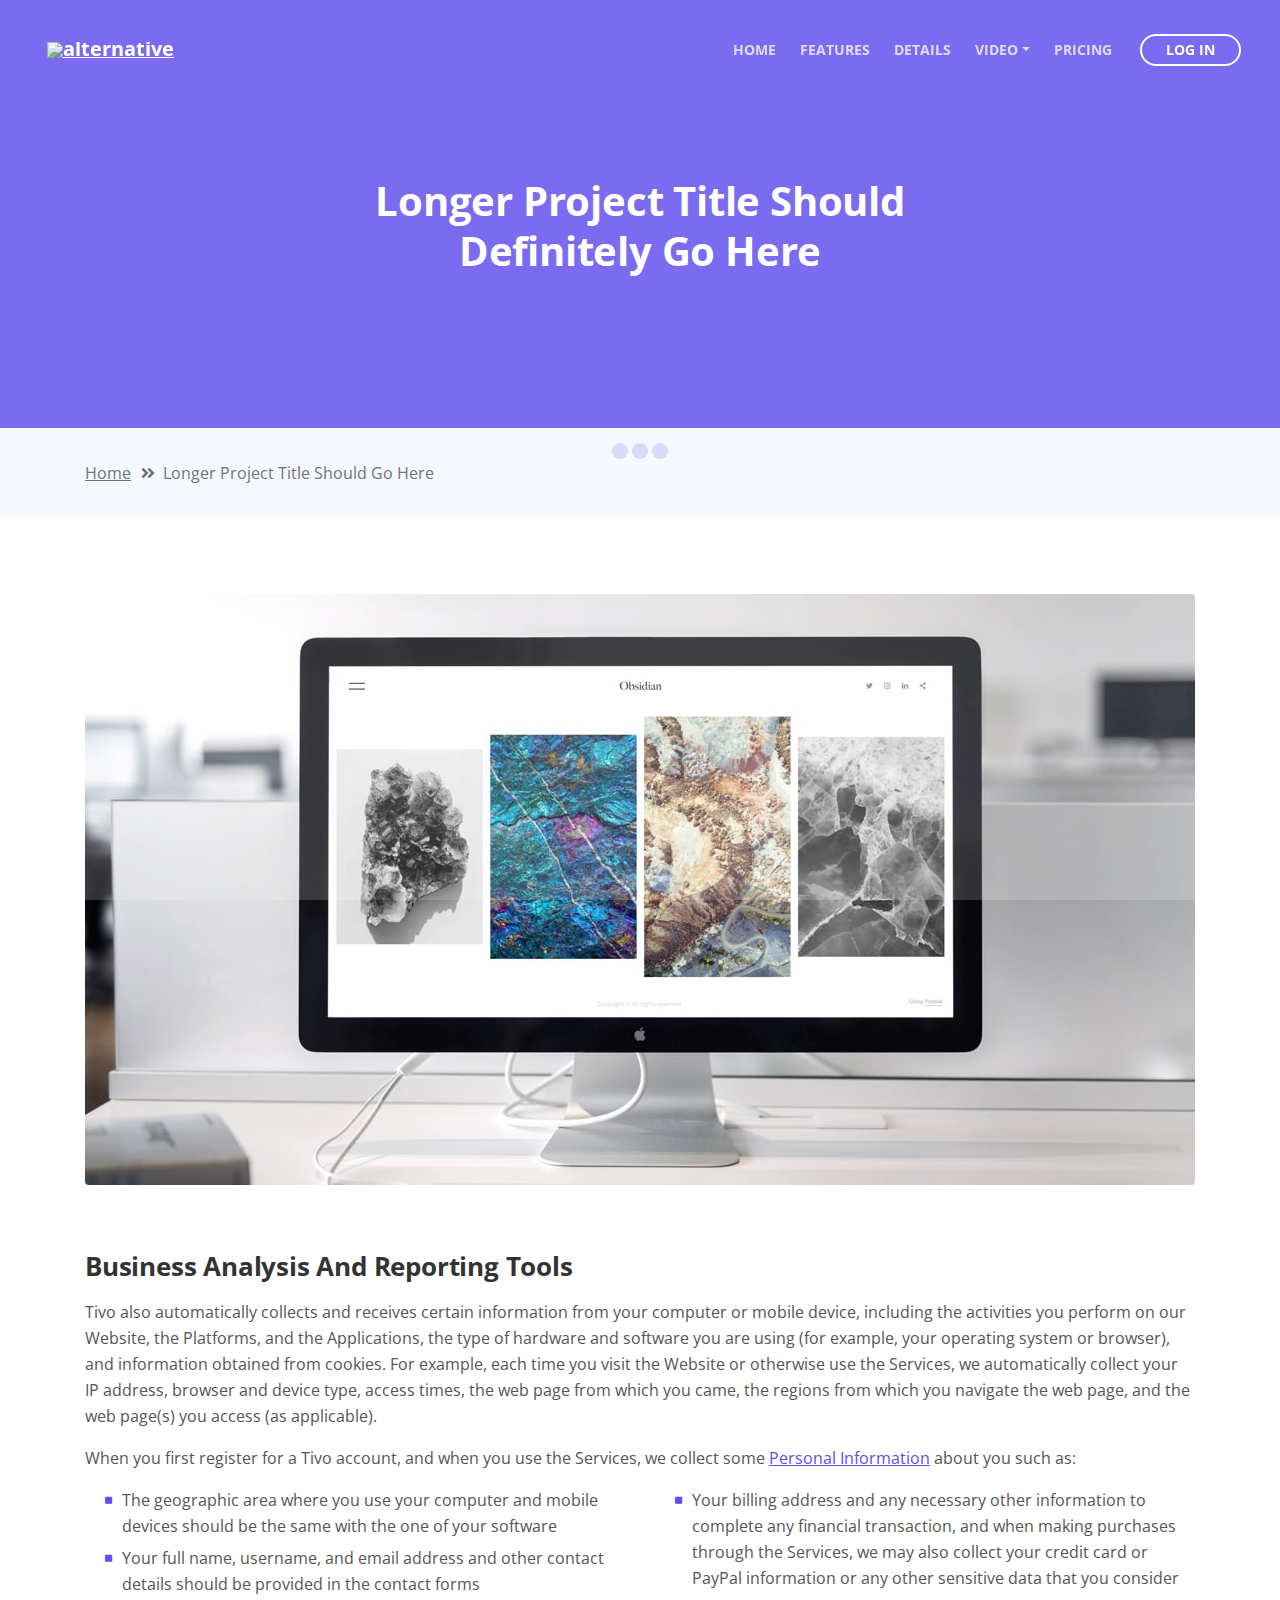
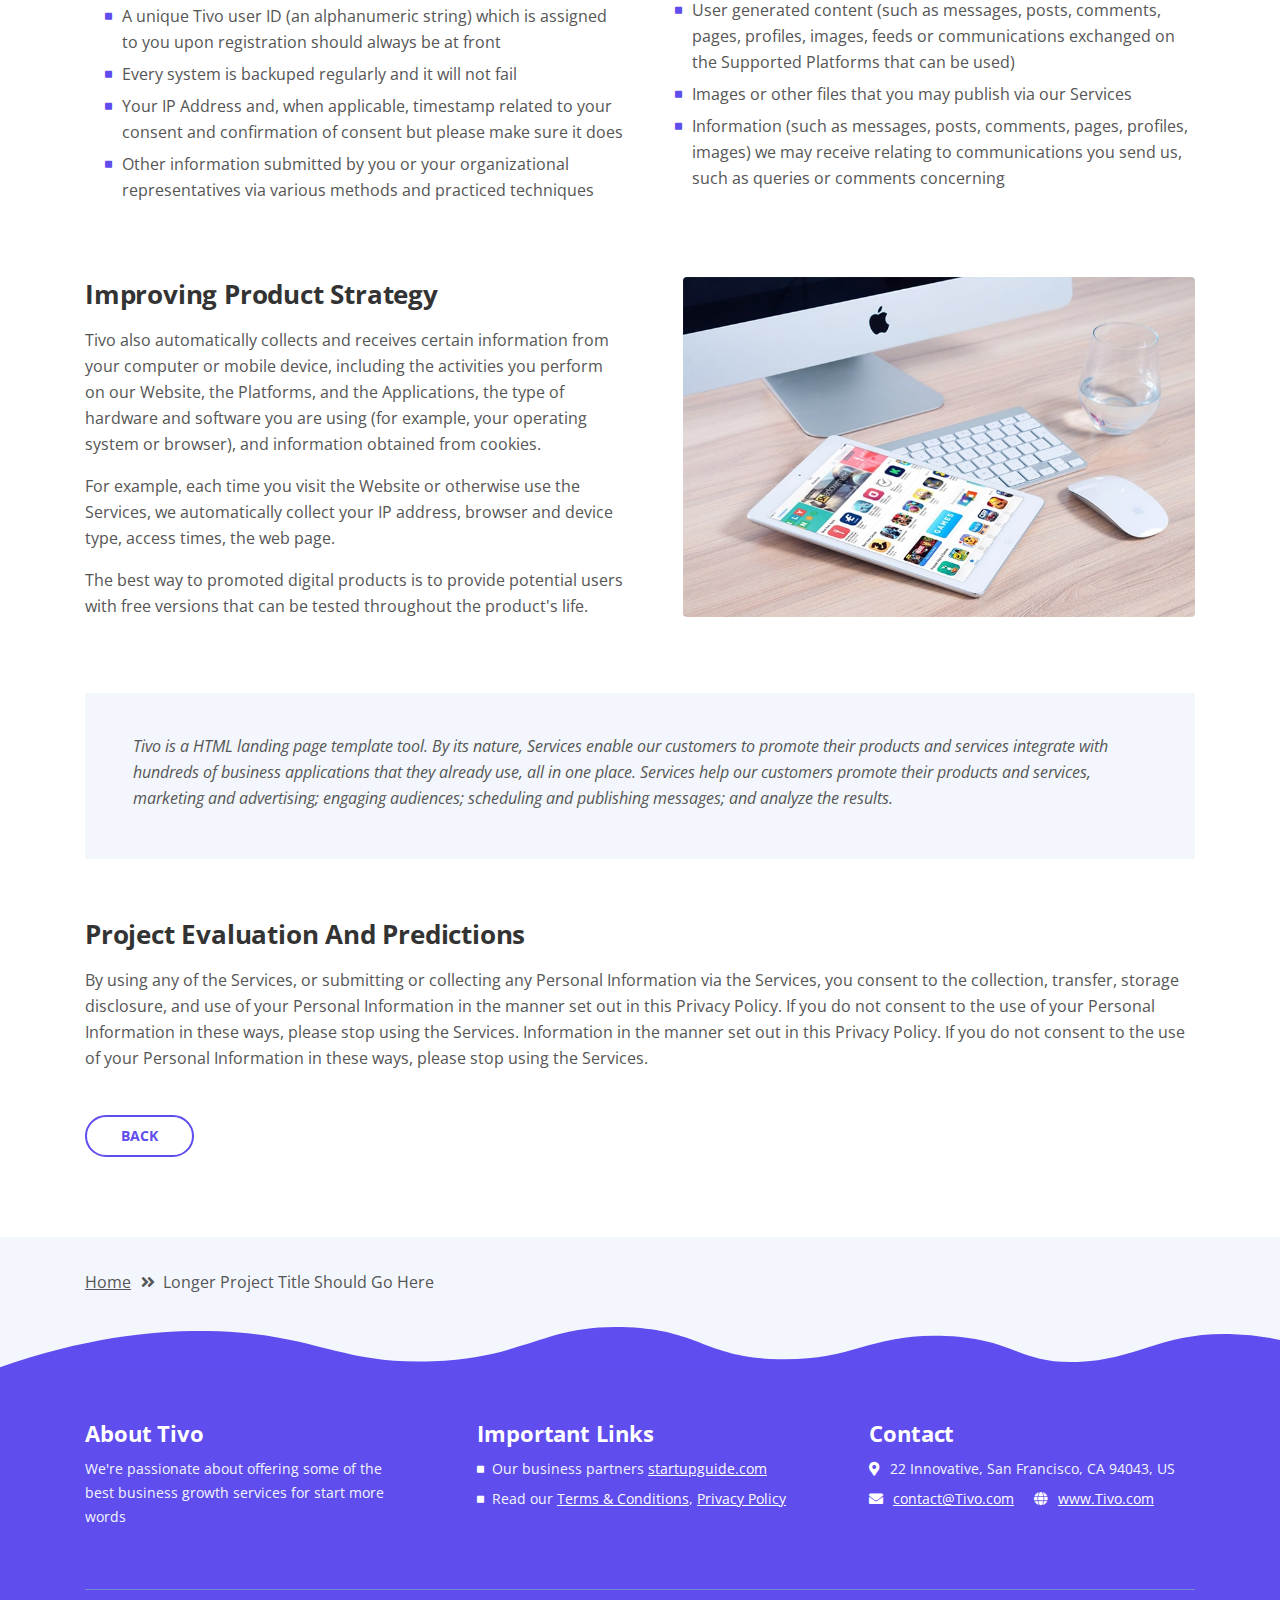
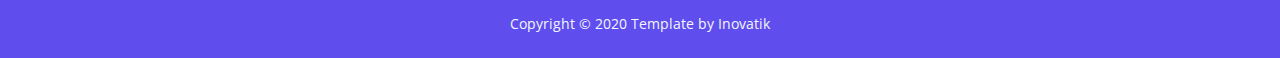
==== web/concept1.html @ 9be56c46 "content changes" ====
<!DOCTYPE html>
<html lang="en">
<head>
    <meta charset="utf-8">
    <meta name="viewport" content="width=device-width, initial-scale=1, shrink-to-fit=no">
    
    <!-- SEO Meta Tags -->
    <meta name="description" content="Tivo is a HTML landing page template built with Bootstrap to help you crate engaging presentations for SaaS apps and convert visitors into users.">
    <meta name="author" content="Inovatik">

    <!-- OG Meta Tags to improve the way the post looks when you share the page on LinkedIn, Facebook, Google+ -->
	<meta property="og:site_name" content="" /> <!-- website name -->
	<meta property="og:site" content="" /> <!-- website link -->
	<meta property="og:title" content=""/> <!-- title shown in the actual shared post -->
	<meta property="og:description" content="" /> <!-- description shown in the actual shared post -->
	<meta property="og:image" content="" /> <!-- image link, make sure it's jpg -->
	<meta property="og:url" content="" /> <!-- where do you want your post to link to -->
	<meta property="og:type" content="article" />

    <!-- Website Title -->
    <title>Article Details - Tivo - SaaS App HTML Landing Page Template</title>
    
    <!-- Styles -->
    <link href="https://fonts.googleapis.com/css?family=Open+Sans:400,400i,700&display=swap&subset=latin-ext" rel="stylesheet">
    <link href="css/bootstrap.css" rel="stylesheet">
    <link href="css/fontawesome-all.css" rel="stylesheet">
    <link href="css/swiper.css" rel="stylesheet">
	<link href="css/magnific-popup.css" rel="stylesheet">
    <link href="css/styles.css" rel="stylesheet">
	
	<!-- Favicon  -->
    <link rel="icon" href="images/favicon.png">
</head>
<body data-spy="scroll" data-target=".fixed-top">
    
    <!-- Preloader -->
	<div class="spinner-wrapper">
        <div class="spinner">
            <div class="bounce1"></div>
            <div class="bounce2"></div>
            <div class="bounce3"></div>
        </div>
    </div>
    <!-- end of preloader -->
    

    <!-- Navigation -->
    <nav class="navbar navbar-expand-lg navbar-dark navbar-custom fixed-top">
        <div class="container">

            <!-- Text Logo - Use this if you don't have a graphic logo -->
            <!-- <a class="navbar-brand logo-text page-scroll" href="index.html">Tivo</a> -->

            <!-- Image Logo -->
            <a class="navbar-brand logo-image" href="index.html"><img src="images/logo.svg" alt="alternative"></a> 
            
            <!-- Mobile Menu Toggle Button -->
            <button class="navbar-toggler" type="button" data-toggle="collapse" data-target="#navbarsExampleDefault" aria-controls="navbarsExampleDefault" aria-expanded="false" aria-label="Toggle navigation">
                <span class="navbar-toggler-awesome fas fa-bars"></span>
                <span class="navbar-toggler-awesome fas fa-times"></span>
            </button>
            <!-- end of mobile menu toggle button -->

            <div class="collapse navbar-collapse" id="navbarsExampleDefault">
                <ul class="navbar-nav ml-auto">
                    <li class="nav-item">
                        <a class="nav-link page-scroll" href="index.html#header">HOME <span class="sr-only">(current)</span></a>
                    </li>
                    <li class="nav-item">
                        <a class="nav-link page-scroll" href="index.html#features">FEATURES</a>
                    </li>
                    <li class="nav-item">
                        <a class="nav-link page-scroll" href="index.html#details">DETAILS</a>
                    </li>

                    <!-- Dropdown Menu -->          
                    <li class="nav-item dropdown">
                        <a class="nav-link dropdown-toggle page-scroll" href="index.html#video" id="navbarDropdown" role="button" aria-haspopup="true" aria-expanded="false">VIDEO</a>
                        <div class="dropdown-menu" aria-labelledby="navbarDropdown">
                            <a class="dropdown-item" href="article-details.html"><span class="item-text">ARTICLE DETAILS</span></a>
                            <div class="dropdown-items-divide-hr"></div>
                            <a class="dropdown-item" href="terms-conditions.html"><span class="item-text">TERMS CONDITIONS</span></a>
                            <div class="dropdown-items-divide-hr"></div>
                            <a class="dropdown-item" href="privacy-policy.html"><span class="item-text">PRIVACY POLICY</span></a>
                        </div>
                    </li>
                    <!-- end of dropdown menu -->

                    <li class="nav-item">
                        <a class="nav-link page-scroll" href="index.html#pricing">PRICING</a>
                    </li>
                </ul>
                <span class="nav-item">
                    <a class="btn-outline-sm" href="log-in.html">LOG IN</a>
                </span>
            </div>
        </div> <!-- end of container -->
    </nav> <!-- end of navbar -->
    <!-- end of navigation -->


    <!-- Header -->
    <header id="header" class="ex-header">
        <div class="container">
            <div class="row">
                <div class="col-md-12">
                    <h1>Longer Project Title Should Definitely Go Here</h1>
                </div> <!-- end of col -->
            </div> <!-- end of row -->
        </div> <!-- end of container -->
    </header> <!-- end of ex-header -->
    <!-- end of header -->


    <!-- Breadcrumbs -->
    <div class="ex-basic-1">
        <div class="container">
            <div class="row">
                <div class="col-lg-12">
                    <div class="breadcrumbs">
                        <a href="index.html">Home</a><i class="fa fa-angle-double-right"></i><span>Longer Project Title Should Go Here</span>
                    </div> <!-- end of breadcrumbs -->
                </div> <!-- end of col -->
            </div> <!-- end of row -->
        </div> <!-- end of container -->
    </div> <!-- end of ex-basic-1 -->
    <!-- end of breadcrumbs -->


    <!-- Privacy Content -->
    <div class="ex-basic-2">
        <div class="container">
            <div class="row">
                <div class="col-lg-12">
                    <div class="image-container-large">
                        <img class="img-fluid" src="images/article-details-large.jpg" alt="alternative">
                    </div> <!-- end of image-container-large -->
                    <div class="text-container">
                        <h3>Business Analysis And Reporting Tools</h3>
                        <p>Tivo also automatically collects and receives certain information from your computer or mobile device, including the activities you perform on our Website, the Platforms, and the Applications, the type of hardware and software you are using (for example, your operating system or browser), and information obtained from cookies. For example, each time you visit the Website or otherwise use the Services, we automatically collect your IP address, browser and device type, access times, the web page from which you came, the regions from which you navigate the web page, and the web page(s) you access (as applicable).</p>
                        <p>When you first register for a Tivo account, and when you use the Services, we collect some <a class="blue" href="#your-link">Personal Information</a> about you such as:</p>
                        <div class="row">
                            <div class="col-md-6">
                                <ul class="list-unstyled li-space-lg indent">
                                    <li class="media">
                                        <i class="fas fa-square"></i>
                                        <div class="media-body">The geographic area where you use your computer and mobile devices should be the same with the one of your software</div>
                                    </li>
                                    <li class="media">
                                        <i class="fas fa-square"></i>
                                        <div class="media-body">Your full name, username, and email address and other contact details should be provided in the contact forms</div>
                                    </li>
                                    <li class="media">
                                        <i class="fas fa-square"></i>
                                        <div class="media-body">A unique Tivo user ID (an alphanumeric string) which is assigned to you upon registration should always be at front</div>
                                    </li>
                                    <li class="media">
                                        <i class="fas fa-square"></i>
                                        <div class="media-body">Every system is backuped regularly and it will not fail</div>
                                    </li>
                                    <li class="media">
                                        <i class="fas fa-square"></i>
                                        <div class="media-body">Your IP Address and, when applicable, timestamp related to your consent and confirmation of consent but please make sure it does</div>
                                    </li>
                                    <li class="media">
                                        <i class="fas fa-square"></i>
                                        <div class="media-body">Other information submitted by you or your organizational representatives via various methods and practiced techniques</div>
                                    </li>
                                </ul>
                            </div> <!-- end of col -->

                            <div class="col-md-6">
                                <ul class="list-unstyled li-space-lg indent">
                                    <li class="media">
                                        <i class="fas fa-square"></i>
                                        <div class="media-body">Your billing address and any necessary other information to complete any financial transaction, and when making purchases through the Services, we may also collect your credit card or PayPal information or any other sensitive data that you consider</div>
                                    </li>
                                    <li class="media">
                                        <i class="fas fa-square"></i>
                                        <div class="media-body">User generated content (such as messages, posts, comments, pages, profiles, images, feeds or communications exchanged on the Supported Platforms that can be used)</div>
                                    </li>
                                    <li class="media">
                                        <i class="fas fa-square"></i>
                                        <div class="media-body">Images or other files that you may publish via our Services</div>
                                    </li>
                                    <li class="media">
                                        <i class="fas fa-square"></i>
                                        <div class="media-body">Information (such as messages, posts, comments, pages, profiles, images) we may receive relating to communications you send us, such as queries or comments concerning</div>
                                    </li>
                                </ul>
                            </div> <!-- end of col -->
                        </div> <!-- end of row -->
                    </div> <!-- end of text-container-->
                    
                    <div class="text-container">
                        <div class="row">
                            <div class="col-md-6">
                                <h3>Improving Product Strategy</h3>
                                <p>Tivo also automatically collects and receives certain information from your computer or mobile device, including the activities you perform on our Website, the Platforms, and the Applications, the type of hardware and software you are using (for example, your operating system or browser), and information obtained from cookies.</p>
                                <p>For example, each time you visit the Website or otherwise use the Services, we automatically collect your IP address, browser and device type, access times, the web page.</p>
                                <p>The best way to promoted digital products is to provide potential users with free versions that can be tested throughout the product's life.</p>
                            </div> <!-- end of col -->
                            <div class="col-md-6">
                                <div class="image-container-small">
                                    <img class="img-fluid" src="images/article-details-small.jpg" alt="alternative">
                                </div> <!-- end of image-container-small -->
                            </div> <!-- end of col -->
                        </div> <!-- end of row -->
                    </div> <!-- end of text-container -->

                    <div class="text-container dark">
                        <p class="testimonial-text">Tivo is a HTML landing page template tool. By its nature, Services enable our customers to promote their products and services integrate with hundreds of business applications that they already use, all in one place. Services help our customers promote their products and services, marketing and advertising; engaging audiences; scheduling and publishing messages; and analyze the results.</p>
                    </div> <!-- end of text container -->

                    <div class="text-container last">
                        <h3>Project Evaluation And Predictions</h3>
					    <p>By using any of the Services, or submitting or collecting any Personal Information via the Services, you consent to the collection, transfer, storage disclosure, and use of your Personal Information in the manner set out in this Privacy Policy. If you do not consent to the use of your Personal Information in these ways, please stop using the Services. Information in the manner set out in this Privacy Policy. If you do not consent to the use of your Personal Information in these ways, please stop using the Services.</p>
                    </div> <!-- end of text-container -->
                    <a class="btn-outline-reg" href="index.html">BACK</a>
                </div> <!-- end of col-->
            </div> <!-- end of row -->
        </div> <!-- end of container -->
    </div> <!-- end of ex-basic-2 -->
    <!-- end of privacy content -->


    <!-- Breadcrumbs -->
    <div class="ex-basic-1">
        <div class="container">
            <div class="row">
                <div class="col-lg-12">
                    <div class="breadcrumbs">
                        <a href="index.html">Home</a><i class="fa fa-angle-double-right"></i><span>Longer Project Title Should Go Here</span>
                    </div> <!-- end of breadcrumbs -->
                </div> <!-- end of col -->
            </div> <!-- end of row -->
        </div> <!-- end of container -->
    </div> <!-- end of ex-basic-1 -->
    <!-- end of breadcrumbs -->

    
    <!-- Footer -->
    <svg class="ex-footer-frame" data-name="Layer 2" xmlns="http://www.w3.org/2000/svg" preserveAspectRatio="none" viewBox="0 0 1920 79"><defs><style>.cls-2{fill:#5f4def;}</style></defs><title>footer-frame</title><path class="cls-2" d="M0,72.427C143,12.138,255.5,4.577,328.644,7.943c147.721,6.8,183.881,60.242,320.83,53.737,143-6.793,167.826-68.128,293-60.9,109.095,6.3,115.68,54.364,225.251,57.319,113.58,3.064,138.8-47.711,251.189-41.8,104.012,5.474,109.713,50.4,197.369,46.572,89.549-3.91,124.375-52.563,227.622-50.155A338.646,338.646,0,0,1,1920,23.467V79.75H0V72.427Z" transform="translate(0 -0.188)"/></svg>
    <div class="footer">
        <div class="container">
            <div class="row">
                <div class="col-md-4">
                    <div class="footer-col first">
                        <h4>About Tivo</h4>
                        <p class="p-small">We're passionate about offering some of the best business growth services for start more words</p>
                    </div>
                </div> <!-- end of col -->
                <div class="col-md-4">
                    <div class="footer-col middle">
                        <h4>Important Links</h4>
                        <ul class="list-unstyled li-space-lg p-small">
                            <li class="media">
                                <i class="fas fa-square"></i>
                                <div class="media-body">Our business partners <a class="white" href="#your-link">startupguide.com</a></div>
                            </li>
                            <li class="media">
                                <i class="fas fa-square"></i>
                                <div class="media-body">Read our <a class="white" href="terms-conditions.html">Terms & Conditions</a>, <a class="white" href="privacy-policy.html">Privacy Policy</a></div>
                            </li>
                        </ul>
                    </div>
                </div> <!-- end of col -->
                <div class="col-md-4">
                    <div class="footer-col last">
                        <h4>Contact</h4>
                        <ul class="list-unstyled li-space-lg p-small">
                            <li class="media">
                                <i class="fas fa-map-marker-alt"></i>
                                <div class="media-body">22 Innovative, San Francisco, CA 94043, US</div>
                            </li>
                            <li class="media">
                                <i class="fas fa-envelope"></i>
                                <div class="media-body"><a class="white" href="mailto:contact@Tivo.com">contact@Tivo.com</a> <i class="fas fa-globe"></i><a class="white" href="#your-link">www.Tivo.com</a></div>
                            </li>
                        </ul>
                    </div> 
                </div> <!-- end of col -->
            </div> <!-- end of row -->
        </div> <!-- end of container -->
    </div> <!-- end of footer -->  
    <!-- end of footer -->


    <!-- Copyright -->
    <div class="copyright">
        <div class="container">
            <div class="row">
                <div class="col-lg-12">
                    <p class="p-small">Copyright © 2020 <a href="https://inovatik.com">Template by Inovatik</a></p>
                </div> <!-- end of col -->
            </div> <!-- enf of row -->
        </div> <!-- end of container -->
    </div> <!-- end of copyright --> 
    <!-- end of copyright -->
    
    	
    <!-- Scripts -->
    <script src="js/jquery.min.js"></script> <!-- jQuery for Bootstrap's JavaScript plugins -->
    <script src="js/popper.min.js"></script> <!-- Popper tooltip library for Bootstrap -->
    <script src="js/bootstrap.min.js"></script> <!-- Bootstrap framework -->
    <script src="js/jquery.easing.min.js"></script> <!-- jQuery Easing for smooth scrolling between anchors -->
    <script src="js/swiper.min.js"></script> <!-- Swiper for image and text sliders -->
    <script src="js/jquery.magnific-popup.js"></script> <!-- Magnific Popup for lightboxes -->
    <script src="js/validator.min.js"></script> <!-- Validator.js - Bootstrap plugin that validates forms -->
    <script src="js/scripts.js"></script> <!-- Custom scripts -->
</body>
</html>
---- web/css/styles.css ----
/* Template: Tivo - SaaS App HTML Landing Page Template
   Author: Inovatik
   Created: Sep 2019
   Description: Master CSS file
*/

/*****************************************
Table Of Contents:

01. General Styles
02. Preloader
03. Navigation
04. Header
05. Customers
06. Description
07. Features
08. Features Lightboxes
09. Details
10. Video
11. Pricing
12. Testimonials
13. Newsletter
14. Footer
15. Copyright
16. Back To Top Button
17. Extra Pages
18. Sign Up and Log In Pages
19. Media Queries
******************************************/

/*****************************************
Colors:
- Backgrounds, buttons, bullets, icons - blue #5f4dee
- Backgrounds, light button, light body text - light gray #f3f7fd
- Headings text - black #333
- Body text - dark gray #555
******************************************/


/******************************/
/*     01. General Styles     */
/******************************/
body,
html {
    width: 100%;
	height: 100%;
}

body, p {
	color: #555; 
	font: 400 1rem/1.625rem "Open Sans", sans-serif;;
}

.p-large {
	font: 400 1.125rem/1.75rem "Open Sans", sans-serif;
}

.p-small {
	font: 400 0.875rem/1.5rem "Open Sans", sans-serif;
}

h1 {
	color: #333;
	font: 700 2.5rem/3.125rem "Open Sans", sans-serif;
	letter-spacing: -0.2px;
}

h2 {
	color: #333;
	font: 700 2rem/2.625rem "Open Sans", sans-serif;
	letter-spacing: -0.2px;
}

h3 {
	color: #333;
	font: 700 1.625rem/2.125rem "Open Sans", sans-serif;
	letter-spacing: -0.2px;
}

h4 {
	color: #333;
	font: 700 1.375rem/1.75rem "Open Sans", sans-serif;
	letter-spacing: -0.1px;
}

h5 {
	color: #333;
	font: 700 1.125rem/1.5rem "Open Sans", sans-serif;
	letter-spacing: -0.1px;
}

h6 {
	color: #333;
	font: 700 1rem/1.375rem "Open Sans", sans-serif;
	letter-spacing: -0.1px;
}

.above-heading {
	color: #5f4dee;
	font: 700 0.75rem/0.875rem "Open Sans", sans-serif;
	text-align: center;
}

.p-heading {
	margin-bottom: 3.25rem;
}

.testimonial-text {
	font: italic 400 1rem/1.625rem "Open Sans", sans-serif;
}

.testimonial-author {
	font: 700 1rem/1.625rem "Open Sans", sans-serif;
	letter-spacing: -0.1px;
}

.li-space-lg li {
	margin-bottom: 0.375rem;
}

.indent {
	padding-left: 1.25rem;
}

a {
	color: #555;
	text-decoration: underline;
}

a:hover {
	color: #555;
	text-decoration: underline;
}

a.white {
	color: #fff;
}

.decorative-line {
	display: block;
	width: 5rem;
	height: 0.5rem;
	margin-right: auto;
	margin-left: auto;
}

.blue {
	color: #5f4dee;
}

.btn-solid-reg {
	display: inline-block;
	padding: 1.1875rem 2.125rem 1.1875rem 2.125rem;
	border: 0.125rem solid #5f4dee;
	border-radius: 2rem;
	background-color: #5f4dee;
	color: #fff;
	font: 700 0.875rem/0 "Open Sans", sans-serif;
	text-decoration: none;
	transition: all 0.2s;
}

.btn-solid-reg:hover {
	background-color: transparent;
	color: #5f4dee;
	text-decoration: none;
}

.btn-solid-lg {
	display: inline-block;
	padding: 1.375rem 2.625rem 1.375rem 2.625rem;
	border: 0.125rem solid #5f4dee;
	border-radius: 2rem;
	background-color: #5f4dee;
	color: #fff;
	font: 700 0.875rem/0 "Open Sans", sans-serif;
	text-decoration: none;
	transition: all 0.2s;
}

.btn-solid-lg:hover {
	background-color: transparent;
	color: #5f4dee;
	text-decoration: none;
}

.btn-outline-reg {
	display: inline-block;
	padding: 1.1875rem 2.125rem 1.1875rem 2.125rem;
	border: 0.125rem solid #5f4dee;
	border-radius: 2rem;
	background-color: transparent;
	color: #5f4dee;
	font: 700 0.875rem/0 "Open Sans", sans-serif;
	text-decoration: none;
	transition: all 0.2s;
}

.btn-outline-reg:hover {
	background-color: #5f4dee;
	color: #fff;
	text-decoration: none;
}

.btn-outline-lg {
	display: inline-block;
	padding: 1.375rem 2.625rem 1.375rem 2.625rem;
	border: 0.125rem solid #5f4dee;
	border-radius: 2rem;
	background-color: transparent;
	color: #5f4dee;
	font: 700 0.875rem/0 "Open Sans", sans-serif;
	text-decoration: none;
	transition: all 0.2s;
}

.btn-outline-lg:hover {
	background-color: #5f4dee;
	color: #fff;
	text-decoration: none;
}

.btn-outline-sm {
	display: inline-block;
	padding: 0.875rem 1.5rem 0.875rem 1.5rem;
	border: 0.125rem solid #5f4dee;
	border-radius: 2rem;
	background-color: transparent;
	color: #5f4dee;
	font: 700 0.875rem/0 "Open Sans", sans-serif;
	text-decoration: none;
	transition: all 0.2s;
}

.btn-outline-sm:hover {
	background-color: #5f4dee;
	color: #fff;
	text-decoration: none;
}

.form-group {
	position: relative;
	margin-bottom: 1.25rem;
}

.form-group.has-error.has-danger {
	margin-bottom: 0.625rem;
}

.form-group.has-error.has-danger .help-block.with-errors ul {
	margin-top: 0.375rem;
}

.label-control {
	position: absolute;
	top: 0.87rem;
	left: 1.25rem;
	color: #555;
	opacity: 1;
	font: 400 0.875rem/1.375rem "Open Sans", sans-serif;
	cursor: text;
	transition: all 0.2s ease;
}

/* IE10+ hack to solve lower label text position compared to the rest of the browsers */
@media screen and (-ms-high-contrast: active), screen and (-ms-high-contrast: none) {  
	.label-control {
		top: 0.9375rem;
	}
}

.form-control-input:focus + .label-control,
.form-control-input.notEmpty + .label-control,
.form-control-textarea:focus + .label-control,
.form-control-textarea.notEmpty + .label-control {
	top: 0.125rem;
	opacity: 1;
	font-size: 0.75rem;
	font-weight: 700;
}

.form-control-input,
.form-control-select {
	display: block; /* needed for proper display of the label in Firefox, IE, Edge */
	width: 100%;
	padding-top: 1.0625rem;
	padding-bottom: 0.0625rem;
	padding-left: 1.25rem;
	border: 1px solid #c4d8dc;
	border-radius: 0.25rem;
	background-color: #fff;
	color: #555;
	font: 400 0.875rem/1.875rem "Open Sans", sans-serif;
	transition: all 0.2s;
	-webkit-appearance: none; /* removes inner shadow on form inputs on ios safari */
}

.form-control-select {
	padding-top: 0.5rem;
	padding-bottom: 0.5rem;
	height: 3rem;
}

/* IE10+ hack to solve lower label text position compared to the rest of the browsers */
@media screen and (-ms-high-contrast: active), screen and (-ms-high-contrast: none) {  
	.form-control-input {
		padding-top: 1.25rem;
		padding-bottom: 0.75rem;
		line-height: 1.75rem;
	}

	.form-control-select {
		padding-top: 0.875rem;
		padding-bottom: 0.75rem;
		height: 3.125rem;
		line-height: 2.125rem;
	}
}

select {
    /* you should keep these first rules in place to maintain cross-browser behavior */
    -webkit-appearance: none;
	-moz-appearance: none;
	-ms-appearance: none;
    -o-appearance: none;
    appearance: none;
    background-image: url('../images/down-arrow.png');
    background-position: 96% 50%;
    background-repeat: no-repeat;
    outline: none;
}

select::-ms-expand {
    display: none; /* removes the ugly default down arrow on select form field in IE11 */
}

.form-control-textarea {
	display: block; /* used to eliminate a bottom gap difference between Chrome and IE/FF */
	width: 100%;
	height: 8rem; /* used instead of html rows to normalize height between Chrome and IE/FF */
	padding-top: 1.25rem;
	padding-left: 1.3125rem;
	border: 1px solid #c4d8dc;
	border-radius: 0.25rem;
	background-color: #fff;
	color: #555;
	font: 400 0.875rem/1.75rem "Open Sans", sans-serif;
	transition: all 0.2s;
}

.form-control-input:focus,
.form-control-select:focus,
.form-control-textarea:focus {
	border: 1px solid #a1a1a1;
	outline: none; /* Removes blue border on focus */
}

.form-control-input:hover,
.form-control-select:hover,
.form-control-textarea:hover {
	border: 1px solid #a1a1a1;
}

.checkbox {
	font: 400 0.75rem/1.25rem "Open Sans", sans-serif;
}

input[type='checkbox'] {
	vertical-align: -15%;
	margin-right: 0.375rem;
}

/* IE10+ hack to raise checkbox field position compared to the rest of the browsers */
@media screen and (-ms-high-contrast: active), screen and (-ms-high-contrast: none) {  
	input[type='checkbox'] {
		vertical-align: -9%;
	}
}

.form-control-submit-button {
	display: inline-block;
	width: 100%;
	height: 3.125rem;
	border: 1px solid #5f4dee;
	border-radius: 1.5rem;
	background-color: #5f4dee;
	color: #fff;
	font: 700 0.875rem/0 "Open Sans", sans-serif;
	cursor: pointer;
	transition: all 0.2s;
}

.form-control-submit-button:hover {
	background-color: transparent;
	color: #5f4dee;
}

/* Form Success And Error Message Formatting */
#smsgSubmit.h3.text-center.tada.animated,
#lmsgSubmit.h3.text-center.tada.animated,
#nmsgSubmit.h3.text-center.tada.animated,
#pmsgSubmit.h3.text-center.tada.animated,
#smsgSubmit.h3.text-center,
#lmsgSubmit.h3.text-center,
#nmsgSubmit.h3.text-center,
#pmsgSubmit.h3.text-center {
	display: block;
	margin-bottom: 0;
	color: #555;
	font-size: 1.125rem;
	line-height: 1rem;
}

.help-block.with-errors .list-unstyled {
	color: #555;
	font-size: 0.75rem;
	line-height: 1.125rem;
	text-align: left;
}

.help-block.with-errors ul {
	margin-bottom: 0;
}
/* end of form success and error message formatting */

/* Form Success And Error Message Animation - Animate.css */
@-webkit-keyframes tada {
	from {
		-webkit-transform: scale3d(1, 1, 1);
		-ms-transform: scale3d(1, 1, 1);
		transform: scale3d(1, 1, 1);
	}
	10%, 20% {
		-webkit-transform: scale3d(.9, .9, .9) rotate3d(0, 0, 1, -3deg);
		-ms-transform: scale3d(.9, .9, .9) rotate3d(0, 0, 1, -3deg);
		transform: scale3d(.9, .9, .9) rotate3d(0, 0, 1, -3deg);
	}
	30%, 50%, 70%, 90% {
		-webkit-transform: scale3d(1.1, 1.1, 1.1) rotate3d(0, 0, 1, 3deg);
		-ms-transform: scale3d(1.1, 1.1, 1.1) rotate3d(0, 0, 1, 3deg);
		transform: scale3d(1.1, 1.1, 1.1) rotate3d(0, 0, 1, 3deg);
	}
	40%, 60%, 80% {
		-webkit-transform: scale3d(1.1, 1.1, 1.1) rotate3d(0, 0, 1, -3deg);
		-ms-transform: scale3d(1.1, 1.1, 1.1) rotate3d(0, 0, 1, -3deg);
		transform: scale3d(1.1, 1.1, 1.1) rotate3d(0, 0, 1, -3deg);
	}
	to {
		-webkit-transform: scale3d(1, 1, 1);
		-ms-transform: scale3d(1, 1, 1);
		transform: scale3d(1, 1, 1);
	}
}

@keyframes tada {
	from {
		-webkit-transform: scale3d(1, 1, 1);
		-ms-transform: scale3d(1, 1, 1);
		transform: scale3d(1, 1, 1);
	}
	10%, 20% {
		-webkit-transform: scale3d(.9, .9, .9) rotate3d(0, 0, 1, -3deg);
		-ms-transform: scale3d(.9, .9, .9) rotate3d(0, 0, 1, -3deg);
		transform: scale3d(.9, .9, .9) rotate3d(0, 0, 1, -3deg);
	}
	30%, 50%, 70%, 90% {
		-webkit-transform: scale3d(1.1, 1.1, 1.1) rotate3d(0, 0, 1, 3deg);
		-ms-transform: scale3d(1.1, 1.1, 1.1) rotate3d(0, 0, 1, 3deg);
		transform: scale3d(1.1, 1.1, 1.1) rotate3d(0, 0, 1, 3deg);
	}
	40%, 60%, 80% {
		-webkit-transform: scale3d(1.1, 1.1, 1.1) rotate3d(0, 0, 1, -3deg);
		-ms-transform: scale3d(1.1, 1.1, 1.1) rotate3d(0, 0, 1, -3deg);
		transform: scale3d(1.1, 1.1, 1.1) rotate3d(0, 0, 1, -3deg);
	}
	to {
		-webkit-transform: scale3d(1, 1, 1);
		-ms-transform: scale3d(1, 1, 1);
		transform: scale3d(1, 1, 1);
	}
}

.tada {
	-webkit-animation-name: tada;
	animation-name: tada;
}

.animated {
	-webkit-animation-duration: 1s;
	animation-duration: 1s;
	-webkit-animation-fill-mode: both;
	animation-fill-mode: both;
}
/* end of form success and error message animation - Animate.css */

/* Fade-move Animation For Details Lightbox - Magnific Popup */
/* at start */
.my-mfp-slide-bottom .zoom-anim-dialog {
	opacity: 0;
	transition: all 0.2s ease-out;
	-webkit-transform: translateY(-1.25rem) perspective(37.5rem) rotateX(10deg);
	-ms-transform: translateY(-1.25rem) perspective(37.5rem) rotateX(10deg);
	transform: translateY(-1.25rem) perspective(37.5rem) rotateX(10deg);
}

/* animate in */
.my-mfp-slide-bottom.mfp-ready .zoom-anim-dialog {
	opacity: 1;
	-webkit-transform: translateY(0) perspective(37.5rem) rotateX(0); 
	-ms-transform: translateY(0) perspective(37.5rem) rotateX(0); 
	transform: translateY(0) perspective(37.5rem) rotateX(0); 
}

/* animate out */
.my-mfp-slide-bottom.mfp-removing .zoom-anim-dialog {
	opacity: 0;
	-webkit-transform: translateY(-0.625rem) perspective(37.5rem) rotateX(10deg); 
	-ms-transform: translateY(-0.625rem) perspective(37.5rem) rotateX(10deg); 
	transform: translateY(-0.625rem) perspective(37.5rem) rotateX(10deg); 
}

/* dark overlay, start state */
.my-mfp-slide-bottom.mfp-bg {
	opacity: 0;
	transition: opacity 0.2s ease-out;
}

/* animate in */
.my-mfp-slide-bottom.mfp-ready.mfp-bg {
	opacity: 0.8;
}
/* animate out */
.my-mfp-slide-bottom.mfp-removing.mfp-bg {
	opacity: 0;
}
/* end of fade-move animation for details lightbox - magnific popup */

/* Fade Animation For Image Lightbox - Magnific Popup */
@-webkit-keyframes fadeIn {
	from {
		opacity: 0;
	}
	to {
		opacity: 1;
	}
}

@keyframes fadeIn {
	from {
		opacity: 0;
	}
	to {
		opacity: 1;
	}
}

.fadeIn {
	-webkit-animation: fadeIn 0.6s;
	animation: fadeIn 0.6s;
}

@-webkit-keyframes fadeOut {
	from {
		opacity: 1;
	}
	to {
		opacity: 0;
	}
}

@keyframes fadeOut {
	from {
		opacity: 1;
	}
	to {
		opacity: 0;
	}
}

.fadeOut {
	-webkit-animation: fadeOut 0.8s;
	animation: fadeOut 0.8s;
}
/* end of fade animation for image lightbox - magnific popup */


/*************************/
/*     02. Preloader     */
/*************************/
.spinner-wrapper {
	position: fixed;
	z-index: 999999;
	top: 0;
	right: 0;
	bottom: 0;
	left: 0;
	background: #fff;
}

.spinner {
	position: absolute;
	top: 50%; /* centers the loading animation vertically one the screen */
	left: 50%; /* centers the loading animation horizontally one the screen */
	width: 3.75rem;
	height: 1.25rem;
	margin: -0.625rem 0 0 -1.875rem; /* is width and height divided by two */ 
	text-align: center;
}

.spinner > div {
	display: inline-block;
	width: 1rem;
	height: 1rem;
	border-radius: 100%;
	background-color: #5f4dee;
	-webkit-animation: sk-bouncedelay 1.4s infinite ease-in-out both;
	animation: sk-bouncedelay 1.4s infinite ease-in-out both;
}

.spinner .bounce1 {
	-webkit-animation-delay: -0.32s;
	animation-delay: -0.32s;
}

.spinner .bounce2 {
	-webkit-animation-delay: -0.16s;
	animation-delay: -0.16s;
}

@-webkit-keyframes sk-bouncedelay {
	0%, 80%, 100% { -webkit-transform: scale(0); }
	40% { -webkit-transform: scale(1.0); }
}

@keyframes sk-bouncedelay {
	0%, 80%, 100% { 
		-webkit-transform: scale(0);
		-ms-transform: scale(0);
		transform: scale(0);
	} 40% { 
		-webkit-transform: scale(1.0);
		-ms-transform: scale(1.0);
		transform: scale(1.0);
	}
}


/**************************/
/*     03. Navigation     */
/**************************/
.navbar-custom {
	background-color: #5f4dee;
	box-shadow: 0 0.0625rem 0.375rem 0 rgba(0, 0, 0, 0.1);
	font: 700 0.875rem/0.875rem "Open Sans", sans-serif;
	transition: all 0.2s;
}

.navbar-custom .container {
	max-width: 87.5rem;
}

.navbar-custom .navbar-brand.logo-image img {
    width: 4.4375rem;
	height: 2.75rem;
}

.navbar-custom .navbar-brand.logo-text {
	font: 700 2rem/1.5rem "Open Sans", sans-serif;
	color: #fff;;
	text-decoration: none;
}

.navbar-custom .navbar-nav {
	margin-top: 0.75rem;
	margin-bottom: 0.5rem;
}

.navbar-custom .nav-item .nav-link {
	padding: 0.625rem 0.75rem 0.625rem 0.75rem;
	color: #f7f5f5;
	opacity: 0.8;
	text-decoration: none;
	transition: all 0.2s ease;
}

.navbar-custom .nav-item .nav-link:hover,
.navbar-custom .nav-item .nav-link.active {
	color: #fff;
	opacity: 1;
}

/* Dropdown Menu */
.navbar-custom .dropdown:hover > .dropdown-menu {
	display: block; /* this makes the dropdown menu stay open while hovering it */
	min-width: auto;
	animation: fadeDropdown 0.2s; /* required for the fade animation */
}

@keyframes fadeDropdown {
    0% {
        opacity: 0;
    }

    100% {
        opacity: 1;
    }
}

.navbar-custom .dropdown-toggle:focus { /* removes dropdown outline on focus */
	outline: 0;
}

.navbar-custom .dropdown-menu {
	margin-top: 0;
	border: none;
	border-radius: 0.25rem;
	background-color: #5f4dee;
}

.navbar-custom .dropdown-item {
	color: #f7f5f5;
	opacity: 0.8;
	font: 700 0.875rem/0.875rem "Open Sans", sans-serif;
	text-decoration: none;
}

.navbar-custom .dropdown-item:hover {
	background-color: #5f4dee;
	color: #fff;
	opacity: 1;
}

.navbar-custom .dropdown-items-divide-hr {
	width: 100%;
	height: 1px;
	margin: 0.75rem auto 0.725rem auto;
	border: none;
	background-color: #c4d8dc;
	opacity: 0.2;
}
/* end of dropdown menu */

.navbar-custom .nav-item .btn-outline-sm {
	margin-top: 0.25rem;
	margin-bottom: 1.375rem;
	margin-left: 0.5rem;
	border: 0.125rem solid #fff;
	color: #fff;
}

.navbar-custom .nav-item .btn-outline-sm:hover {
	background-color: #fff;
	color: #5f4dee;
}

.navbar-custom .navbar-toggler {
	padding: 0;
	border: none;
	color: #fff;
	font-size: 2rem;
}

.navbar-custom button[aria-expanded='false'] .navbar-toggler-awesome.fas.fa-times{
	display: none;
}

.navbar-custom button[aria-expanded='false'] .navbar-toggler-awesome.fas.fa-bars{
	display: inline-block;
}

.navbar-custom button[aria-expanded='true'] .navbar-toggler-awesome.fas.fa-bars{
	display: none;
}

.navbar-custom button[aria-expanded='true'] .navbar-toggler-awesome.fas.fa-times{
	display: inline-block;
	margin-right: 0.125rem;
}


/*********************/
/*    04. Header     */
/*********************/
.header {
	background-color: #5f4dee;
}

.header .header-content {
	padding-top: 8rem;
	padding-bottom: 4rem;
	text-align: center;
}

.header .text-container {
	margin-bottom: 3rem;
}

.header h1 {
	margin-bottom: 1rem;
	color: #fff;
	font-size: 2.5rem;
	line-height: 3rem;
}

.header .p-large {
	margin-bottom: 2rem;
	color: #f3f7fd;
}

.header .btn-solid-lg {
	margin-right: 0.5rem;
	margin-bottom: 1.125rem;
	margin-left: 0.5rem;
	border-color: #f3f7fd;
	background-color: #f3f7fd;
	color: #5f4dee;
}

.header .btn-solid-lg:hover {
	background: transparent;
	color: #f3f7fd;
}

.header .btn-outline-lg {
	border-color: #f3f7fd;
	color: #f3f7fd;
}

.header .btn-outline-lg:hover {
	background-color: #f3f7fd;
	color: #5f4dee;
}

.header-frame {
	margin-top: -1px; /* To remove white margin in FF */
	width: 100%;
	height: 2.25rem;
}


/*************************/
/*     05. Customers     */
/*************************/
.slider-1 {
	padding-top: 5rem;
	padding-bottom: 3.25rem;
}

.slider-1 .slider-container {
	text-align: center;
}


/***************************/
/*     06. Description     */
/***************************/
.cards-1 {
	padding-top: 3.25rem;
	padding-bottom: 3rem;
	text-align: center;
}

.cards-1 .h2-heading {
	margin-bottom: 3.5rem;
}

.cards-1 .card {
	max-width: 21rem;
	margin-right: auto;
	margin-bottom: 3.5rem;
	margin-left: auto;
	padding: 0;
	border: none;
}

.cards-1 .card-image {
	max-width: 16rem;
	margin-right: auto;
	margin-bottom: 2rem;
	margin-left: auto;
}

.cards-1 .card-title {
	margin-bottom: 0.5rem;
}

.cards-1 .card-body {
	padding: 0;
}
.cards-1 .card-body-adjusted {
	width: 100%;
}


/************************/
/*     07. Features     */
/************************/
.tabs {
	padding-top: 8rem;
	padding-bottom: 8.125rem;
	background-color: #f3f7fd;
}

.tabs .h2-heading,
.tabs .p-heading {
	text-align: center;
}

.tabs .nav-tabs {
	display: block;
	margin-bottom: 2.25rem;
	border-bottom: none;
}

.tabs .nav-link {
	padding: 0.375rem 1rem 0.375rem 1rem;
	border: none;
	color: #86929b;
	font-weight: 700;
	font-size: 1.25rem;
	line-height: 1.75rem;
	text-align: center;
	text-decoration: none;
	transition: all 0.2s ease;
}

.tabs .nav-link:hover,
.tabs .nav-link.active {
	background: transparent;
	color: #5f4dee;
}

.tabs .nav-link .fas {
	margin-right: 0.625rem;
}

.tabs .image-container {
	margin-bottom: 2.75rem;
}

.tabs .list-unstyled .fas {
	color: #5f4dee;
	font-size: 0.5rem;
	line-height: 1.625rem;
}

.tabs .list-unstyled .media-body {
	margin-left: 0.625rem;
}

.tabs #tab-1 h3 {
	margin-bottom: 0.75rem;
}

.tabs #tab-1 .list-unstyled {
	margin-bottom: 1.5rem;
}

.tabs #tab-2 h3 {
	margin-bottom: 0.75rem;
}

.tabs #tab-2 .list-unstyled {
	margin-bottom: 1.5rem;
}

.tabs #tab-3 h3 {
	margin-bottom: 0.75rem;
}

.tabs #tab-3 .list-unstyled {
	margin-bottom: 1.5rem;
}


/***********************************/
/*     08. Features Lightboxes     */
/***********************************/
.lightbox-basic {
	margin: 2.5rem auto;
	padding: 2rem 1.5rem 2rem 1.5rem;
	border-radius: 0.25rem;
	background: #fff;
	text-align: left;
}

.lightbox-basic .container {
	padding-right: 0;
	padding-left: 0;
}

.lightbox-basic .image-container {
	max-width: 33.75rem;
	margin-right: auto;
	margin-bottom: 3rem;
	margin-left: auto;
}

.lightbox-basic h3 {
	margin-bottom: 0.5rem;
}

.lightbox-basic hr {
	width: 2.5rem;
	height: 0.125rem;
	margin-top: 0;
	margin-bottom: 0.875rem;
	margin-left: 0;
	border: 0;
	background-color: #5f4dee;
	text-align: left;
}

.lightbox-basic h4 {
	margin-bottom: 1rem;
}

.lightbox-basic .list-unstyled .fas {
	color:#5f4dee;
	font-size: 0.5rem;
	line-height: 1.625rem;
}

.lightbox-basic .list-unstyled .media-body {
	margin-left: 0.625rem;
}

.lightbox-basic .btn-outline-reg,
.lightbox-basic .btn-solid-reg {
	margin-top: 0.75rem;
}

/* Signup Button */
.lightbox-basic .btn-solid-reg.mfp-close {
	position: relative;
	width: auto;
	height: auto;
	color: #fff;
	opacity: 1;
}

.lightbox-basic .btn-solid-reg.mfp-close:hover {
	color: #5f4dee;
}
/* end of signup Button */

/* Back Button */
.lightbox-basic a.mfp-close.as-button {
	position: relative;
	width: auto;
	height: auto;
	margin-left: 0.375rem;
	color: #5f4dee;
	opacity: 1;
}

.lightbox-basic a.mfp-close.as-button:hover {
	color: #fff;
}
/* end of back button */

.lightbox-basic button.mfp-close.x-button {
	position: absolute;
	top: -0.125rem;
	right: -0.125rem;
	width: 2.75rem;
	height: 2.75rem;
	color: #707984;
}


/***********************/
/*     09. Details     */
/***********************/
.basic-1 {
	padding-top: 7.5rem;
	padding-bottom: 8rem;
}

.basic-1 .text-container {
	margin-bottom: 3.75rem;
}

.basic-1 .list-unstyled {
	margin-bottom: 1.375rem;
}

.basic-1 .list-unstyled .fas {
	color: #5f4dee;
	font-size: 0.5rem;
	line-height: 1.625rem;
}

.basic-1 .list-unstyled .media-body {
	margin-left: 0.625rem;
}


/*********************/
/*     10. Video     */
/*********************/
.basic-2 {
	padding-top: 8rem;
	padding-bottom: 6.75rem;
	background-color: #f3f7fd;
	text-align: center;
}

.basic-2 .image-container {
	margin-bottom: 2rem;
}

.basic-2 .image-container img {
	border-radius: 0.75rem;
}

.basic-2 .video-wrapper {
	position: relative;
}

/* Video Play Button */
.basic-2 .video-play-button {
	position: absolute;
	z-index: 10;
	top: 50%;
	left: 50%;
	display: block;
	box-sizing: content-box;
	width: 2rem;
	height: 2.75rem;
	padding: 1.125rem 1.25rem 1.125rem 1.75rem;
	border-radius: 50%;
	-webkit-transform: translateX(-50%) translateY(-50%);
	-ms-transform: translateX(-50%) translateY(-50%);
	transform: translateX(-50%) translateY(-50%);
}
  
.basic-2 .video-play-button:before {
	content: "";
	position: absolute;
	z-index: 0;
	top: 50%;
	left: 50%;
	display: block;
	width: 4.75rem;
	height: 4.75rem;
	border-radius: 50%;
	background: #5f4dee;
	animation: pulse-border 1500ms ease-out infinite;
	-webkit-transform: translateX(-50%) translateY(-50%);
	-ms-transform: translateX(-50%) translateY(-50%);
	transform: translateX(-50%) translateY(-50%);
}
  
.basic-2 .video-play-button:after {
	content: "";
	position: absolute;
	z-index: 1;
	top: 50%;
	left: 50%;
	display: block;
	width: 4.375rem;
	height: 4.375rem;
	border-radius: 50%;
	background: #5f4dee;
	transition: all 200ms;
	-webkit-transform: translateX(-50%) translateY(-50%);
	-ms-transform: translateX(-50%) translateY(-50%);
	transform: translateX(-50%) translateY(-50%);
}
  
.basic-2 .video-play-button span {
	position: relative;
	display: block;
	z-index: 3;
	top: 0.375rem;
	left: 0.25rem;
	width: 0;
	height: 0;
	border-left: 1.625rem solid #fff;
	border-top: 1rem solid transparent;
	border-bottom: 1rem solid transparent;
}
  
@keyframes pulse-border {
	0% {
		transform: translateX(-50%) translateY(-50%) translateZ(0) scale(1);
		opacity: 1;
	}
	100% {
		transform: translateX(-50%) translateY(-50%) translateZ(0) scale(1.5);
		opacity: 0;
	}
}
/* end of video play button */  

.basic-2 .p-heading {
	margin-bottom: 1rem;
}

/* ==========================================================================
   team section
   ========================================================================== */
	.single-team {
	border: 1px solid #ddd;
	position: relative;
	-moz-transition: all .8s ease;
	-webkit-transition: all .8s ease;
	transition: all .8s ease; }
	.single-team img {
	  width: 100%; }
	.single-team .team-social-icons {
	  position: absolute;
	  left: 0;
	  right: 0;
	  text-align: center;
	  top: -20px; }
	.single-team .team-social-icons ul.social-list li {
		display: inline-block;
		width: 35px;
		height: 35px;
		border: 1px solid #ccc;
		border-radius: 50%;
		padding: 5px;
		line-height: 30px;
		margin: 4px;
		background: #fff; }
	.single-team .team-social-icons ul.social-list li:hover {
		background: #3ecf8e;
		-moz-transition: all .4s ease;
		-webkit-transition: all .4s ease;
		border-color: #3ecf8e;
		transition: all .4s ease; }
	.single-team .team-social-icons ul.social-list li:hover a {
		display: block; }
 	.single-team .team-social-icons ul.social-list li:hover a i {
		color: #fff;
		-moz-transition: all .4s ease;
		-webkit-transition: all .4s ease;
		transition: all .4s ease; }
	.single-team .team-social-icons ul.social-list li a i {
		color: #3ecf8e;
		font-size: 16px; }
	.single-team:hover {
	  box-shadow: 0px 0px 25px 0px rgba(95, 95, 95, 0.24);
	  -moz-transition: all .8s ease;
	  -webkit-transition: all .8s ease;
	  transition: all .8s ease; }
	.single-team .team-details {
	  padding: 45px 0px 30px 0px;
	  position: relative; }
	.single-team .team-details h5.team-title {
		font-size: 16px;
		font-weight: 600;
		display: block;
		margin-bottom: 0; }
	.single-team .team-details p {
		font-size: 12px;
		color: #5e629c; }


/***********************/
/*     11. Pricing     */
/***********************/
.cards-2 {
	padding-top: 7.875rem;
	padding-bottom: 2.25rem;
	text-align: center;
	background-color: #f3f7fd;
}

.cards-2 .h2-heading {
	margin-bottom: 3.75rem;
}

.cards-2 .card {
	display: block;
	max-width: 19rem;
	margin-right: auto;
	margin-bottom: 3rem;
	margin-left: auto;
	border: 1px solid #ccd3df;
	border-radius: 0.375rem;
}

.cards-2 .card .card-body {
	padding: 2.5rem 2rem 2.75rem 2em;
}

.cards-2 .card .card-title {
	margin-bottom: 0.5rem;
	color: #5f4dee;
	font: 700 1.125rem/1.5rem "Open Sans", sans-serif;
}

.cards-2 .card .price .currency {
	margin-right: 0.25rem;
	color: #434c54;
	font-weight: 700;
	font-size: 1.5rem;
	vertical-align: 40%;
}

.cards-2 .card .price .value {
	color: #434c54;
	font: 700 3.25rem/3.5rem "Open Sans", sans-serif;
	text-align: center;
}

.cards-2 .card .frequency {
	font-size: 0.875rem;
}

.cards-2 .card .divider {
	height: 1px;
	margin-top: 1.75rem;
	margin-bottom: 2rem;
	border: none;
	background-color: #ccd3df;
}

.cards-2 .card .list-unstyled {
	margin-top: 1.875rem;
	margin-bottom: 1.625rem;
	text-align: left;
}

.cards-2 .card .list-unstyled .media {
	margin-bottom: 0.5rem;
}

.cards-2 .card .list-unstyled .fas {
	color: #5f4dee;
	font-size: 0.875rem;
	line-height: 1.625rem;
}

.cards-2 .card .list-unstyled .fas.fa-times {
	margin-left: 0.1875rem;
	margin-right: 0.125rem;
	color: #555;
}

.cards-2 .card .list-unstyled .media-body {
	margin-left: 0.625rem;
}


/****************************/
/*     12. Testimonials     */
/****************************/
.slider-2 {
	padding-top: 2.75rem;
	padding-bottom: 4rem;
}

.slider-2 .slider-container {
	position: relative;
}

.slider-2 .swiper-container {
	position: static;
	width: 82%;
	text-align: center;
}

.slider-2 .image-wrapper {
	width: 6rem;
	margin-right: auto;
	margin-bottom: 1rem;
	margin-left: auto;
}

.slider-2 .image-wrapper img {
	border-radius: 50%;
}

.slider-2 .testimonial-text {
	margin-bottom: 0.5rem;
}

.slider-2 .testimonial-author {
	color: #333;
}

.slider-2 .swiper-button-prev,
.slider-2 .swiper-button-next {
	width: 1.125rem;
}

.slider-2 .swiper-button-prev:focus,
.slider-2 .swiper-button-next:focus {
	/* even if you can't see it chrome you can see it on mobile device */
	outline: none;
}

.slider-2 .swiper-button-prev {
	left: -0.375rem;
	background-image: url("data:image/svg+xml;charset=utf-8,%3Csvg%20xmlns%3D'http%3A%2F%2Fwww.w3.org%2F2000%2Fsvg'%20viewBox%3D'0%200%2028%2044'%3E%3Cpath%20d%3D'M0%2C22L22%2C0l2.1%2C2.1L4.2%2C22l19.9%2C19.9L22%2C44L0%2C22L0%2C22L0%2C22z'%20fill%3D'%23505c67'%2F%3E%3C%2Fsvg%3E");
	background-size: 1.125rem 1.75rem;
}

.slider-2 .swiper-button-next {
	right: -0.375rem;
	background-image: url("data:image/svg+xml;charset=utf-8,%3Csvg%20xmlns%3D'http%3A%2F%2Fwww.w3.org%2F2000%2Fsvg'%20viewBox%3D'0%200%2028%2044'%3E%3Cpath%20d%3D'M27%2C22L27%2C22L5%2C44l-2.1-2.1L22.8%2C22L2.9%2C2.1L5%2C0L27%2C22L27%2C22z'%20fill%3D'%23505c67'%2F%3E%3C%2Fsvg%3E");
	background-size: 1.125rem 1.75rem;
}


/**************************/
/*     13. Newsletter     */
/**************************/
.form {
	padding-top: 4rem;
	padding-bottom: 6rem;
}

.form .text-container {
	margin-bottom: 3.5rem;
	padding: 3.5rem 1rem 2.5rem 1rem;
	border-radius: 0.5rem;
	background-color: #f3f7fd;
}

.form h2 {
	margin-bottom: 2.75rem;
	text-align: center;
}

.form .icon-container {
	text-align: center;
}

.form .fa-stack {
	width: 2em;
	margin-bottom: 0.75rem;
	margin-right: 0.375rem;
	font-size: 1.5rem;
}

.form .fa-stack .fa-stack-1x {
    color: #fff;
	transition: all 0.2s ease;
}

.form .fa-stack .fa-stack-2x {
	color: #5f4dee;
	transition: all 0.2s ease;
}

.form .fa-stack:hover .fa-stack-1x {
	color: #5f4dee;
}

.form .fa-stack:hover .fa-stack-2x {
    color: #f3f7fd;
}


/**********************/
/*     14. Footer     */
/**********************/
.footer-frame {
	width: 100%;
	height: 1.5rem;
}

.footer {
	padding-top: 3rem;
	padding-bottom: 0.5rem;
	background-color: #5f4dee;
}

.footer .footer-col {
	margin-bottom: 2.25rem;
}

.footer h4 {
	margin-bottom: 0.625rem;
	color: #fff;
}

.footer .list-unstyled,
.footer p {
	color: #f3f7fd;
}

.footer .footer-col.middle .list-unstyled .fas {
	color: #fff;
	font-size: 0.5rem;
	line-height: 1.5rem;
}

.footer .footer-col.middle .list-unstyled .media-body {
	margin-left: 0.5rem;
}

.footer .footer-col.last .list-unstyled .fas {
	color: #fff;
	font-size: 0.875rem;
	line-height: 1.5rem;
}

.footer .footer-col.last .list-unstyled .media-body {
	margin-left: 0.625rem;
}

.footer .footer-col.last .list-unstyled .fas.fa-globe {
	margin-left: 1rem;
	margin-right: 0.625rem;
}


/*************************/
/*     15. Copyright     */
/*************************/
.copyright {
	padding-top: 1rem;
	padding-bottom: 0.375rem;
	background-color: #5f4dee;
	text-align: center;
}

.copyright .p-small {
	padding-top: 1.375rem;
	border-top: 1px solid #718ad1;
	color: #f3f7fd;
}

.copyright a {
	color: #f3f7fd;
	text-decoration: none;
}


/**********************************/
/*     16. Back To Top Button     */
/**********************************/
a.back-to-top {
	position: fixed;
	z-index: 999;
	right: 0.75rem;
	bottom: 0.75rem;
	display: none;
	width: 2.625rem;
	height: 2.625rem;
	border-radius: 1.875rem;
	background: #4f3cda url("../images/up-arrow.png") no-repeat center 47%;
	background-size: 1.125rem 1.125rem;
	text-indent: -9999px;
}

a:hover.back-to-top {
	background-color: #4332c5; 
}


/***************************/
/*     17. Extra Pages     */
/***************************/
.ex-header {
	padding-top: 8rem;
	padding-bottom: 5rem;
	background-color: #5f4dee;
	text-align: center;
}

.ex-header h1 {
	color: #fff;
}

.ex-basic-1 {
	padding-top: 2rem;
	padding-bottom: 0.875rem;
	background-color: #f3f7fd;
}

.ex-basic-1 .breadcrumbs {
	margin-bottom: 1.125rem;
}

.ex-basic-1 .breadcrumbs .fa {
	margin-right: 0.5rem;
	margin-left: 0.625rem;
}

.ex-basic-2 {
	padding-top: 4.75rem;
	padding-bottom: 4rem;
}

.ex-basic-2 h3 {
	margin-bottom: 1rem;
}

.ex-basic-2 .text-container {
	margin-bottom: 3.625rem;
}

.ex-basic-2 .text-container.last {
	margin-bottom: 0;
}

.ex-basic-2 .text-container.dark {
	padding: 1.625rem 1.5rem 0.75rem 2rem;
	background-color: #f3f7fd;
}

.ex-basic-2 .image-container-large {
	margin-bottom: 4rem;
}

.ex-basic-2 .image-container-large img {
	border-radius: 0.25rem;
}

.ex-basic-2 .image-container-small img {
	border-radius: 0.25rem;
}

.ex-basic-2 .list-unstyled .fas {
	color: #5f4dee;
	font-size: 0.5rem;
	line-height: 1.625rem;
}

.ex-basic-2 .list-unstyled .media-body {
	margin-left: 0.625rem;
}

.ex-basic-2 .form-container {
	margin-top: 3rem;
}

.ex-basic-2 .btn-outline-reg {
	margin-top: 1.75rem;
}

.ex-footer-frame {
	width: 100%;
	height: 2.75rem;
	background-color: #f3f7fd;
}


/****************************************/
/*     18. Sign Up and Log In Pages     */
/****************************************/
.ex-2-header {
	padding-top: 9rem;
	background-color: #5f4dee;
	text-align: center;
	min-height: 100vh;
}

.ex-2-header h1,
.ex-2-header p {
	color: #fff;
}

.ex-2-header p {
	max-width: 24rem;
	margin-right: auto;
	margin-bottom: 2.5rem;
	margin-left: auto;
}

.ex-2-header .form-container {
	max-width: 26rem;
	margin-right: auto;
	margin-left: auto;
	padding: 2.25rem 1.25rem 1.25rem 1.25rem;
	border-radius: 0.5rem;
	background-color: #f3f7fd;
}

.ex-2-header .checkbox {
	text-align: left;
}


/*****************************/
/*     19. Media Queries     */
/*****************************/	
/* Min-width width 768px */
@media (min-width: 768px) {
	
	/* General Styles */
	.p-heading {
		width: 85%;
		margin-right: auto;
		margin-left: auto;
	}

	.h2-heading {
		width: 80%;
		margin-right: auto;
		margin-left: auto;
	}
	/* end of general styles */


	/* Header */
	.header .text-container {
		margin-bottom: 4rem;
	}

	.header h1 {
		font-size: 3.5rem;
		line-height: 4.125rem;
	}

	.header .btn-solid-lg {
		margin-bottom: 0;
		margin-left: 0;
	}

	.header-frame {
		height: 5.5rem;
	}
	/* end of header */


	/* Testimonials */
	.slider-2 .swiper-button-prev {
		width: 1.375rem;
		background-size: 1.375rem 2.125rem;
	}
	
	.slider-2 .swiper-button-next {
		width: 1.375rem;
		background-size: 1.375rem 2.125rem;
	}
	/* end of testimonials */


	/* Newsletter */
	.form .text-container {
		padding: 4rem 2.5rem 3rem 2.5rem;
	}

	.form form {
		margin-right: 4rem;
		margin-left: 4rem;
	}
	/* end of newsletter */


	/* Footer */
	.footer-frame {
		height: 5rem;
	}
	/* end of footer */


	/* Extra Pages */
	.ex-header {
		padding-top: 11rem;
		padding-bottom: 9rem;
	}

	.ex-basic-2 .text-container.dark {
		padding: 2.5rem 3rem 2rem 3rem;
	}

	.ex-basic-2 .form-container {
		margin-top: 0;
	}
	/* end of extra pages */


	/* Sign Up And Log In Pages */
	.ex-2-header {
		padding-top: 11rem;
	}

	.ex-2-header .form-container {
		padding: 2.25rem 1.75rem 1.25rem 1.75rem;
	}
	/* end of sign up and log in pages */
}
/* end of min-width width 768px */


/* Min-width width 992px */
@media (min-width: 992px) {
	
	/* Navigation */
	.navbar-custom {
		padding: 2.125rem 1.5rem 2.125rem 2rem;
        background: transparent;
		box-shadow: none;
	}

	.navbar-custom .navbar-nav {
		margin-top: 0;
		margin-bottom: 0;
	}

	.navbar-custom .nav-item .nav-link {
		padding: 0.25rem 0.75rem 0.25rem 0.75rem;
	}
	
	.navbar-custom .nav-item .nav-link:hover,
	.navbar-custom .nav-item .nav-link.active {
		opacity: 1;
	}

	.navbar-custom.top-nav-collapse {
        padding: 0.5rem 1.5rem 0.5rem 2rem;
		background-color: #5f4dee;
		box-shadow: 0 0.0625rem 0.375rem 0 rgba(0, 0, 0, 0.1);
	}

	.navbar-custom.top-nav-collapse .nav-item .nav-link:hover,
	.navbar-custom.top-nav-collapse .nav-item .nav-link.active {
		color: #fff;
	}

	.navbar-custom .dropdown-menu {
		padding-top: 1rem;
		padding-bottom: 1rem;
		border-top: 0.25rem solid rgba(0, 0, 0, 0);
		border-radius: 0.25rem;
	}

	.navbar-custom.top-nav-collapse .dropdown-menu {
		border-top: 0.25rem solid rgba(0, 0, 0, 0);
		box-shadow: 0 0.375rem 0.375rem 0 rgba(0, 0, 0, 0.02);
	}

	.navbar-custom .dropdown-item {
		padding-top: 0.25rem;
		padding-bottom: 0.25rem;
	}

	.navbar-custom .dropdown-items-divide-hr {
		width: 84%;
	}

	.navbar-custom .nav-item .btn-outline-sm {
		margin-top: 0;
		margin-bottom: 0;
		margin-left: 1rem;
	}
	/* end of navigation */


	/* General Styles */
	.p-heading {
		width: 65%;
	}

	.h2-heading {
		width: 60%;
	}
	/* end of general styles */


	/* Header */
	.header .header-content {
		text-align: left;
	}

	.header .text-container {
		margin-top: 4rem;
		margin-bottom: 0;
	}

	.header .image-container {
		position: relative;
		margin-top: 3rem;
	}
	
	.header .image-container .img-wrapper {
		position: absolute;
		display: block;
		width: 470px;
	}

	.header-frame {
		height: 8rem;
	}
	/* end of header */


	/* Description */
	.cards-1 .card {
		display: inline-block;
		width: 17rem;
		max-width: 100%;
		margin-right: 1rem;
		margin-left: 1rem;
		vertical-align: top;
	}

	.cards-1 .card-image {
		width: 9rem;
	}
	/* end of description */


	/* Features */
	.tabs .nav-tabs {
		display: flex;
		justify-content: center;
		margin-bottom: 2.75rem;
	} 

	.tabs .nav-link {
		padding-right: 1.25rem;
		padding-left: 1.25rem;
		border-bottom: 2px solid rgb(202, 202, 202);
	}
	
	.tabs .nav-link:hover,
	.tabs .nav-link.active {
		border-bottom: 2px solid #5f4dee;
	}

	.tabs .image-container {
		margin-bottom: 0;
	}
	/* end of features */


	/* Features Lightboxes */
	.lightbox-basic {
		max-width: 62.5rem;
		padding: 2.5rem 2.5rem 2.5rem 2.5rem;
	}

	.lightbox-basic .image-container {
		max-width: 100%;
		margin-right: 2rem;
		margin-bottom: 0;
		margin-left: 0.5rem;
	}
	
	.lightbox-basic h3 {
		margin-top: 0.5rem;
	}
	/* end of features lightboxes */


	/* Details */
	.basic-1 {
		padding-top: 8rem;
	}

	.basic-1 .text-container {
		margin-bottom: 0;
	}
	/* end of details */


	/* Video */
	.basic-2 .image-container {
		max-width: 53.125rem;
		margin-right: auto;
		margin-left: auto;
	}

	.basic-2 p {
		width: 65%;
		margin-right: auto;
		margin-left: auto;
	}
	/* end of video */


	/* Pricing */
	.cards-2 .card {
		display: inline-block;
		margin-right: 0.5rem;
		margin-left: 0.5rem;
		vertical-align: top;
	}
	/* end of pricing */


	/* Testimonials */
	.slider-2 .swiper-container {
		width: 92%;
		text-align: left;
	}

	.slider-2 .image-wrapper {
		float: left;
		width: 10rem;
		margin-bottom: 0;
	}

	.slider-2 .text-wrapper {
		max-width: 100%;
		margin-top: 1.25rem;
		margin-left: 13rem;
	}

	.slider-2 .swiper-button-prev {
		left: -0.75rem;
	}
	
	.slider-2 .swiper-button-next {
		right: -0.75rem;
	}
	/* end of testimonials */


	/* Newsletter */
	.form .text-container {
		width: 55rem;
		margin-right: auto;
		margin-left: auto;
		padding-top: 5rem;
		padding-bottom: 4.5rem;
	}

	.form h2 {
		margin-right: 7rem;
		margin-left: 7rem;
	}

	.form form {
		margin-right: 9rem;
		margin-left: 9rem;
	}
	/* end of newsletter */


	/* Extra Pages */
	.ex-header h1 {
		width: 80%;
		margin-right: auto;
		margin-left: auto;
	}

	.ex-basic-2 {
		padding-bottom: 5rem;
	}
	/* end of extra pages */
}
/* end of min-width width 992px */


/* Min-width width 1200px */
@media (min-width: 1200px) {
	
	/* General Styles */
	.h2-heading {
		width: 50%;
	}
	/* end of general styles */


	/* Header */
	.header .header-content {
		padding-top: 11rem;
		padding-bottom: 5rem;
	}

	.header .text-container {
		margin-top: 5.5rem;
		margin-right: 0.5rem;
	}

	.header .image-container {
		margin-top: 1rem;
		margin-left: 1.5rem;
	}

	.header .image-container .img-wrapper {
		width: 630px;
	}

	.header-frame {
		height: 9.375rem;
	}
	/* end of header */
	

	/* Customer */
	.slider-1 .slider-container {
		margin-right: 3rem;
		margin-left: 3rem;
	}
	/* end of customer */


	/* Description */
	.cards-1 .card {
		width: 28.875rem;
		margin-right: 2rem;
		margin-left: 2rem;
	}

	.cards-1 .card-image {
		width: 12.5rem;
	}
	/* end of description */


	/* Features */
	.tabs .image-container {
		margin-right: 1.5rem;
		margin-left: 1rem;
	}
	
	.tabs .text-container {
		margin-top: 1.5rem;
		margin-right: 1rem;
		margin-left: 1.5rem;
	}
	/* end of features */


	/* Details */
	.basic-1 .image-container {
		margin-right: 1rem;
		margin-left: 1.5rem;
	}
	
	.basic-1 .text-container {
		margin-top: 1rem;
		margin-right: 1.5rem;
		margin-left: 1rem;
	}

	.basic-1 h2 {
		margin-bottom: 1rem;
	}
	/* end of details */


	/* Pricing */
	.cards-2 .card {
		width: 19.375rem;
		max-width: 100%;
		margin-right: 1.75rem;
		margin-left: 1.75rem;
	}

	.cards-2 .card .card-body {
		padding-right: 2.25rem;
		padding-left: 2.25rem;
	}
	/* end of pricing */


	/* Testimonials */
	.slider-2 .slider-container {
		width: 64.125rem;
		margin-right: auto;
		margin-left: auto;
	}
	/* end of testimonials */


	/* Newsletter */
	.form .text-container {
		width: 64.75rem;
		padding-top: 6rem;
		padding-bottom: 5.5rem;
	}

	.form h2 {
		margin-right: 12rem;
		margin-left: 12rem;
	}

	.form form {
		margin-right: 15rem;
		margin-left: 15rem;
	}
	/* end of newsletter */


	/* Footer */
	.footer .footer-col.first {
		margin-right: 1.5rem;
	}

	.footer .footer-col.middle {
		margin-right: 0.75rem;
		margin-left: 0.75rem;
	}

	.footer .footer-col.last {
		margin-left: 1.5rem;
	}
	/* end of footer */


	/* Extra Pages */
	.ex-header h1 {
		width: 60%;
		margin-right: auto;
		margin-left: auto;
	}

	.ex-basic-2 .form-container {
		margin-left: 1.75rem;
	}

	.ex-basic-2 .image-container-small {
		margin-left: 1.75rem;
	}
	/* end of extra pages */
}
/* end of min-width width 1200px */

.img-large {
	
}
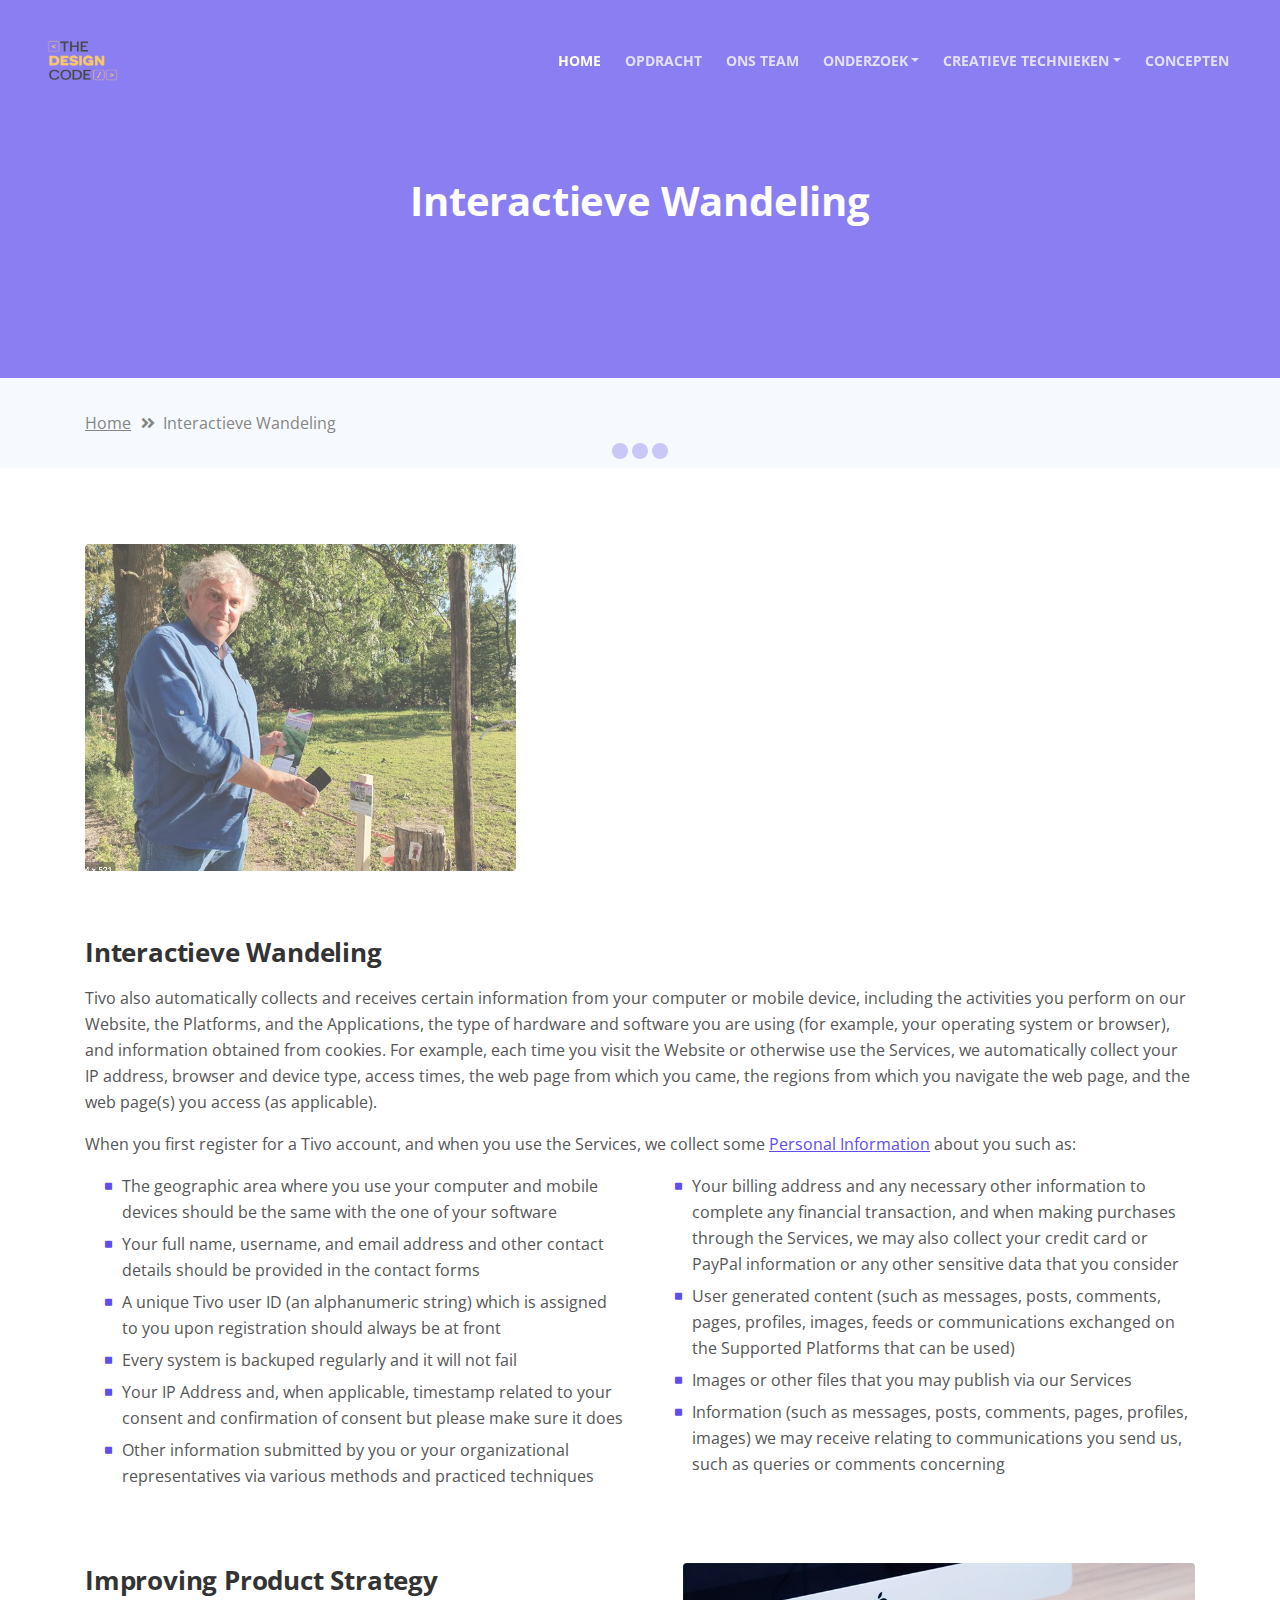
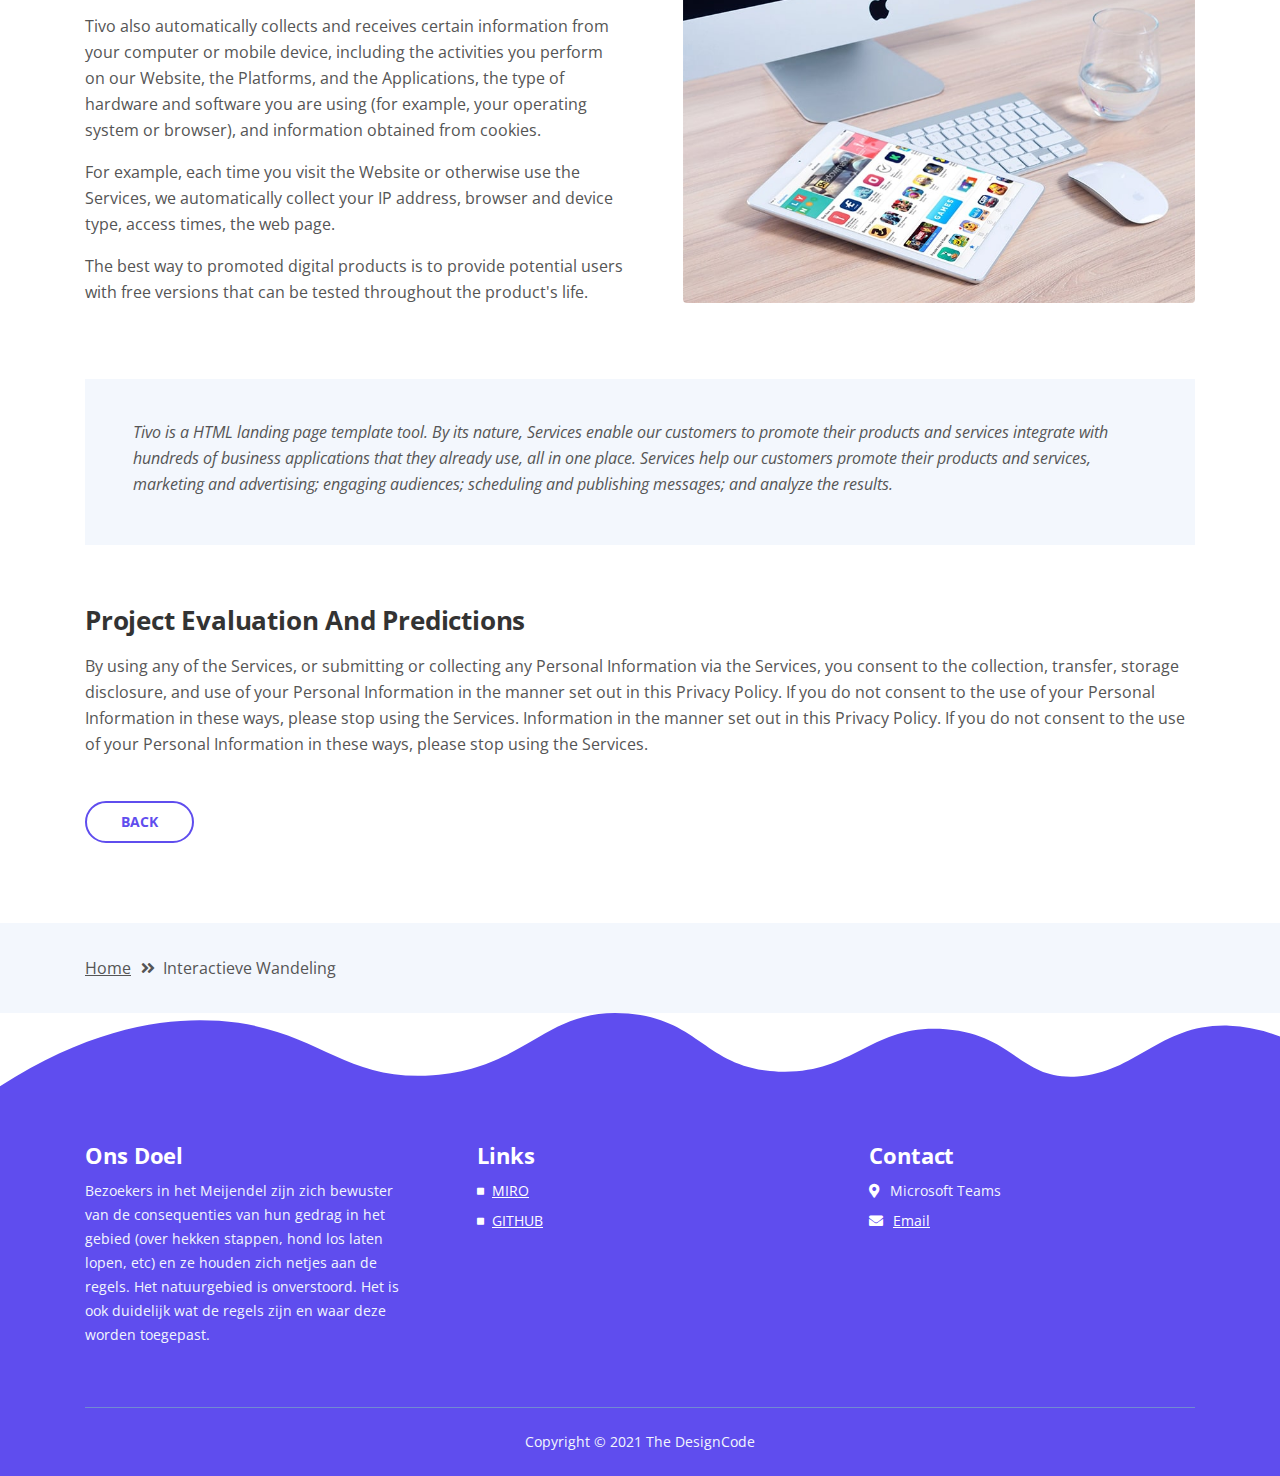
==== commit 201a4d44: "loads of updates" ====
--- a/web/concept1.html
+++ b/web/concept1.html
@@ -5,20 +5,20 @@
     <meta name="viewport" content="width=device-width, initial-scale=1, shrink-to-fit=no">
     
     <!-- SEO Meta Tags -->
-    <meta name="description" content="Tivo is a HTML landing page template built with Bootstrap to help you crate engaging presentations for SaaS apps and convert visitors into users.">
+    <meta name="description" content="The DesignCode is a team working on innovation for an schoolsubject called Medialab">
     <meta name="author" content="Inovatik">
 
     <!-- OG Meta Tags to improve the way the post looks when you share the page on LinkedIn, Facebook, Google+ -->
-	<meta property="og:site_name" content="" /> <!-- website name -->
+	<meta property="og:site_name" content="Medialab - The DesignCode" /> <!-- website name -->
 	<meta property="og:site" content="" /> <!-- website link -->
-	<meta property="og:title" content=""/> <!-- title shown in the actual shared post -->
+	<meta property="og:title" content="Medialab - The DesignCode"/> <!-- title shown in the actual shared post -->
 	<meta property="og:description" content="" /> <!-- description shown in the actual shared post -->
 	<meta property="og:image" content="" /> <!-- image link, make sure it's jpg -->
 	<meta property="og:url" content="" /> <!-- where do you want your post to link to -->
 	<meta property="og:type" content="article" />
 
     <!-- Website Title -->
-    <title>Article Details - Tivo - SaaS App HTML Landing Page Template</title>
+    <title>Medialab - The DesignCode</title>
     
     <!-- Styles -->
     <link href="https://fonts.googleapis.com/css?family=Open+Sans:400,400i,700&display=swap&subset=latin-ext" rel="stylesheet">
@@ -26,10 +26,10 @@
     <link href="css/fontawesome-all.css" rel="stylesheet">
     <link href="css/swiper.css" rel="stylesheet">
 	<link href="css/magnific-popup.css" rel="stylesheet">
-    <link href="css/styles.css" rel="stylesheet">
+	<link href="css/styles.css" rel="stylesheet">
 	
 	<!-- Favicon  -->
-    <link rel="icon" href="images/favicon.png">
+    <link rel="icon" href="images/logo1.png">
 </head>
 <body data-spy="scroll" data-target=".fixed-top">
     
@@ -48,11 +48,8 @@
     <nav class="navbar navbar-expand-lg navbar-dark navbar-custom fixed-top">
         <div class="container">
 
-            <!-- Text Logo - Use this if you don't have a graphic logo -->
-            <!-- <a class="navbar-brand logo-text page-scroll" href="index.html">Tivo</a> -->
-
             <!-- Image Logo -->
-            <a class="navbar-brand logo-image" href="index.html"><img src="images/logo.svg" alt="alternative"></a> 
+            <a class="navbar-brand logo-image" href="index.html"><img src="images/logo1.png" alt="logo"></a> 
             
             <!-- Mobile Menu Toggle Button -->
             <button class="navbar-toggler" type="button" data-toggle="collapse" data-target="#navbarsExampleDefault" aria-controls="navbarsExampleDefault" aria-expanded="false" aria-label="Toggle navigation">
@@ -64,35 +61,42 @@
             <div class="collapse navbar-collapse" id="navbarsExampleDefault">
                 <ul class="navbar-nav ml-auto">
                     <li class="nav-item">
-                        <a class="nav-link page-scroll" href="index.html#header">HOME <span class="sr-only">(current)</span></a>
+                        <a class="nav-link page-scroll" href="#header">HOME <span class="sr-only">(current)</span></a>
                     </li>
                     <li class="nav-item">
-                        <a class="nav-link page-scroll" href="index.html#features">FEATURES</a>
+                        <a class="nav-link page-scroll" href="#assignment">OPDRACHT</a>
                     </li>
                     <li class="nav-item">
-                        <a class="nav-link page-scroll" href="index.html#details">DETAILS</a>
-                    </li>
-
-                    <!-- Dropdown Menu -->          
+                        <a class="nav-link page-scroll" href="#team">ONS TEAM</a>
+                    </li>
                     <li class="nav-item dropdown">
-                        <a class="nav-link dropdown-toggle page-scroll" href="index.html#video" id="navbarDropdown" role="button" aria-haspopup="true" aria-expanded="false">VIDEO</a>
+                        <a class="nav-link dropdown-toggle page-scroll" href="#research" id="navbarDropdown" role="button" aria-haspopup="true" aria-expanded="false">ONDERZOEK</a>
                         <div class="dropdown-menu" aria-labelledby="navbarDropdown">
-                            <a class="dropdown-item" href="article-details.html"><span class="item-text">ARTICLE DETAILS</span></a>
-                            <div class="dropdown-items-divide-hr"></div>
-                            <a class="dropdown-item" href="terms-conditions.html"><span class="item-text">TERMS CONDITIONS</span></a>
-                            <div class="dropdown-items-divide-hr"></div>
-                            <a class="dropdown-item" href="privacy-policy.html"><span class="item-text">PRIVACY POLICY</span></a>
+                            <a class="dropdown-item" href="article-details.html"><span class="item-text">ENQUÊTE</span></a>
+                            <div class="dropdown-items-divide-hr"></div>
+                            <a class="dropdown-item" href="terms-conditions.html"><span class="item-text">STATEMENT CARDS</span></a>
+                            <div class="dropdown-items-divide-hr"></div>
+                            <a class="dropdown-item" href="privacy-policy.html"><span class="item-text">FIELD RESEARCH</span></a>
+                            <div class="dropdown-items-divide-hr"></div>
+                            <a class="dropdown-item" href="privacy-policy.html"><span class="item-text">INSIGHTWALL</span></a>
+                            <div class="dropdown-items-divide-hr"></div>
+                            <a class="dropdown-item" href="privacy-policy.html"><span class="item-text">INSIGHT STATEMENTS</span></a>
                         </div>
                     </li>
-                    <!-- end of dropdown menu -->
-
+                    <li class="nav-item dropdown">
+                        <a class="nav-link dropdown-toggle page-scroll" href="#techniques" id="navbarDropdown" role="button" aria-haspopup="true" aria-expanded="false">CREATIEVE TECHNIEKEN</a>
+                        <div class="dropdown-menu" aria-labelledby="navbarDropdown">
+                            <a class="dropdown-item" href="article-details.html"><span class="item-text">INSIGHTS</span></a>
+                            <div class="dropdown-items-divide-hr"></div>
+                            <a class="dropdown-item" href="terms-conditions.html"><span class="item-text">CONCLUSIE</span></a>
+                            <div class="dropdown-items-divide-hr"></div>
+                            <a class="dropdown-item" href="privacy-policy.html"><span class="item-text">BRONNEN</span></a>
+                        </div>
+                    </li>
                     <li class="nav-item">
-                        <a class="nav-link page-scroll" href="index.html#pricing">PRICING</a>
+                        <a class="nav-link page-scroll" href="#concepts">CONCEPTEN</a>
                     </li>
                 </ul>
-                <span class="nav-item">
-                    <a class="btn-outline-sm" href="log-in.html">LOG IN</a>
-                </span>
             </div>
         </div> <!-- end of container -->
     </nav> <!-- end of navbar -->
@@ -104,7 +108,7 @@
         <div class="container">
             <div class="row">
                 <div class="col-md-12">
-                    <h1>Longer Project Title Should Definitely Go Here</h1>
+                    <h1>Interactieve Wandeling</h1>
                 </div> <!-- end of col -->
             </div> <!-- end of row -->
         </div> <!-- end of container -->
@@ -118,7 +122,7 @@
             <div class="row">
                 <div class="col-lg-12">
                     <div class="breadcrumbs">
-                        <a href="index.html">Home</a><i class="fa fa-angle-double-right"></i><span>Longer Project Title Should Go Here</span>
+                        <a href="index.html">Home</a><i class="fa fa-angle-double-right"></i><span>Interactieve Wandeling</span>
                     </div> <!-- end of breadcrumbs -->
                 </div> <!-- end of col -->
             </div> <!-- end of row -->
@@ -133,10 +137,10 @@
             <div class="row">
                 <div class="col-lg-12">
                     <div class="image-container-large">
-                        <img class="img-fluid" src="images/article-details-large.jpg" alt="alternative">
+                        <img class="img-fluid" src="images/interactieveWandeling.png" alt="alternative">
                     </div> <!-- end of image-container-large -->
                     <div class="text-container">
-                        <h3>Business Analysis And Reporting Tools</h3>
+                        <h3>Interactieve Wandeling</h3>
                         <p>Tivo also automatically collects and receives certain information from your computer or mobile device, including the activities you perform on our Website, the Platforms, and the Applications, the type of hardware and software you are using (for example, your operating system or browser), and information obtained from cookies. For example, each time you visit the Website or otherwise use the Services, we automatically collect your IP address, browser and device type, access times, the web page from which you came, the regions from which you navigate the web page, and the web page(s) you access (as applicable).</p>
                         <p>When you first register for a Tivo account, and when you use the Services, we collect some <a class="blue" href="#your-link">Personal Information</a> about you such as:</p>
                         <div class="row">
@@ -230,7 +234,7 @@
             <div class="row">
                 <div class="col-lg-12">
                     <div class="breadcrumbs">
-                        <a href="index.html">Home</a><i class="fa fa-angle-double-right"></i><span>Longer Project Title Should Go Here</span>
+                        <a href="index.html">Home</a><i class="fa fa-angle-double-right"></i><span>Interactieve Wandeling</span>
                     </div> <!-- end of breadcrumbs -->
                 </div> <!-- end of col -->
             </div> <!-- end of row -->
@@ -240,27 +244,29 @@
 
     
     <!-- Footer -->
-    <svg class="ex-footer-frame" data-name="Layer 2" xmlns="http://www.w3.org/2000/svg" preserveAspectRatio="none" viewBox="0 0 1920 79"><defs><style>.cls-2{fill:#5f4def;}</style></defs><title>footer-frame</title><path class="cls-2" d="M0,72.427C143,12.138,255.5,4.577,328.644,7.943c147.721,6.8,183.881,60.242,320.83,53.737,143-6.793,167.826-68.128,293-60.9,109.095,6.3,115.68,54.364,225.251,57.319,113.58,3.064,138.8-47.711,251.189-41.8,104.012,5.474,109.713,50.4,197.369,46.572,89.549-3.91,124.375-52.563,227.622-50.155A338.646,338.646,0,0,1,1920,23.467V79.75H0V72.427Z" transform="translate(0 -0.188)"/></svg>
+    <svg class="footer-frame" data-name="Layer 2" xmlns="http://www.w3.org/2000/svg" preserveAspectRatio="none" viewBox="0 0 1920 79"><defs><style>.cls-2{fill:#5f4def;}</style></defs><title>footer-frame</title><path class="cls-2" d="M0,72.427C143,12.138,255.5,4.577,328.644,7.943c147.721,6.8,183.881,60.242,320.83,53.737,143-6.793,167.826-68.128,293-60.9,109.095,6.3,115.68,54.364,225.251,57.319,113.58,3.064,138.8-47.711,251.189-41.8,104.012,5.474,109.713,50.4,197.369,46.572,89.549-3.91,124.375-52.563,227.622-50.155A338.646,338.646,0,0,1,1920,23.467V79.75H0V72.427Z" transform="translate(0 -0.188)"/></svg>
     <div class="footer">
         <div class="container">
             <div class="row">
                 <div class="col-md-4">
                     <div class="footer-col first">
-                        <h4>About Tivo</h4>
-                        <p class="p-small">We're passionate about offering some of the best business growth services for start more words</p>
+                        <h4>Ons Doel</h4>
+                        <p class="p-small">
+                            Bezoekers in het Meijendel zijn zich bewuster van de consequenties van hun gedrag in het gebied (over hekken stappen, hond los laten lopen, etc) en ze houden zich netjes aan de regels. Het natuurgebied is onverstoord. Het is ook duidelijk wat de regels zijn en waar deze worden toegepast.
+                        </p>
                     </div>
                 </div> <!-- end of col -->
                 <div class="col-md-4">
                     <div class="footer-col middle">
-                        <h4>Important Links</h4>
+                        <h4>Links</h4>
                         <ul class="list-unstyled li-space-lg p-small">
                             <li class="media">
                                 <i class="fas fa-square"></i>
-                                <div class="media-body">Our business partners <a class="white" href="#your-link">startupguide.com</a></div>
+                                <div class="media-body"><a class="white" href="https://miro.com/app/board/o9J_lUcSjGc=/">MIRO</a></div>
                             </li>
                             <li class="media">
                                 <i class="fas fa-square"></i>
-                                <div class="media-body">Read our <a class="white" href="terms-conditions.html">Terms & Conditions</a>, <a class="white" href="privacy-policy.html">Privacy Policy</a></div>
+                                <div class="media-body"><a class="white" href="https://github.com/YorickVdVenne/Medialab">GITHUB</a></div>
                             </li>
                         </ul>
                     </div>
@@ -271,11 +277,11 @@
                         <ul class="list-unstyled li-space-lg p-small">
                             <li class="media">
                                 <i class="fas fa-map-marker-alt"></i>
-                                <div class="media-body">22 Innovative, San Francisco, CA 94043, US</div>
+                                <div class="media-body">Microsoft Teams</div>
                             </li>
                             <li class="media">
                                 <i class="fas fa-envelope"></i>
-                                <div class="media-body"><a class="white" href="mailto:contact@Tivo.com">contact@Tivo.com</a> <i class="fas fa-globe"></i><a class="white" href="#your-link">www.Tivo.com</a></div>
+                                <div class="media-body"><a class="white" href="mailto:0967354@hr.nl">Email</a></div>
                             </li>
                         </ul>
                     </div> 
@@ -291,7 +297,7 @@
         <div class="container">
             <div class="row">
                 <div class="col-lg-12">
-                    <p class="p-small">Copyright © 2020 <a href="https://inovatik.com">Template by Inovatik</a></p>
+                    <p class="p-small">Copyright © 2021 <a href="https://github.com/YorickVdVenne/Medialab"></a>The DesignCode</p>
                 </div> <!-- end of col -->
             </div> <!-- enf of row -->
         </div> <!-- end of container -->
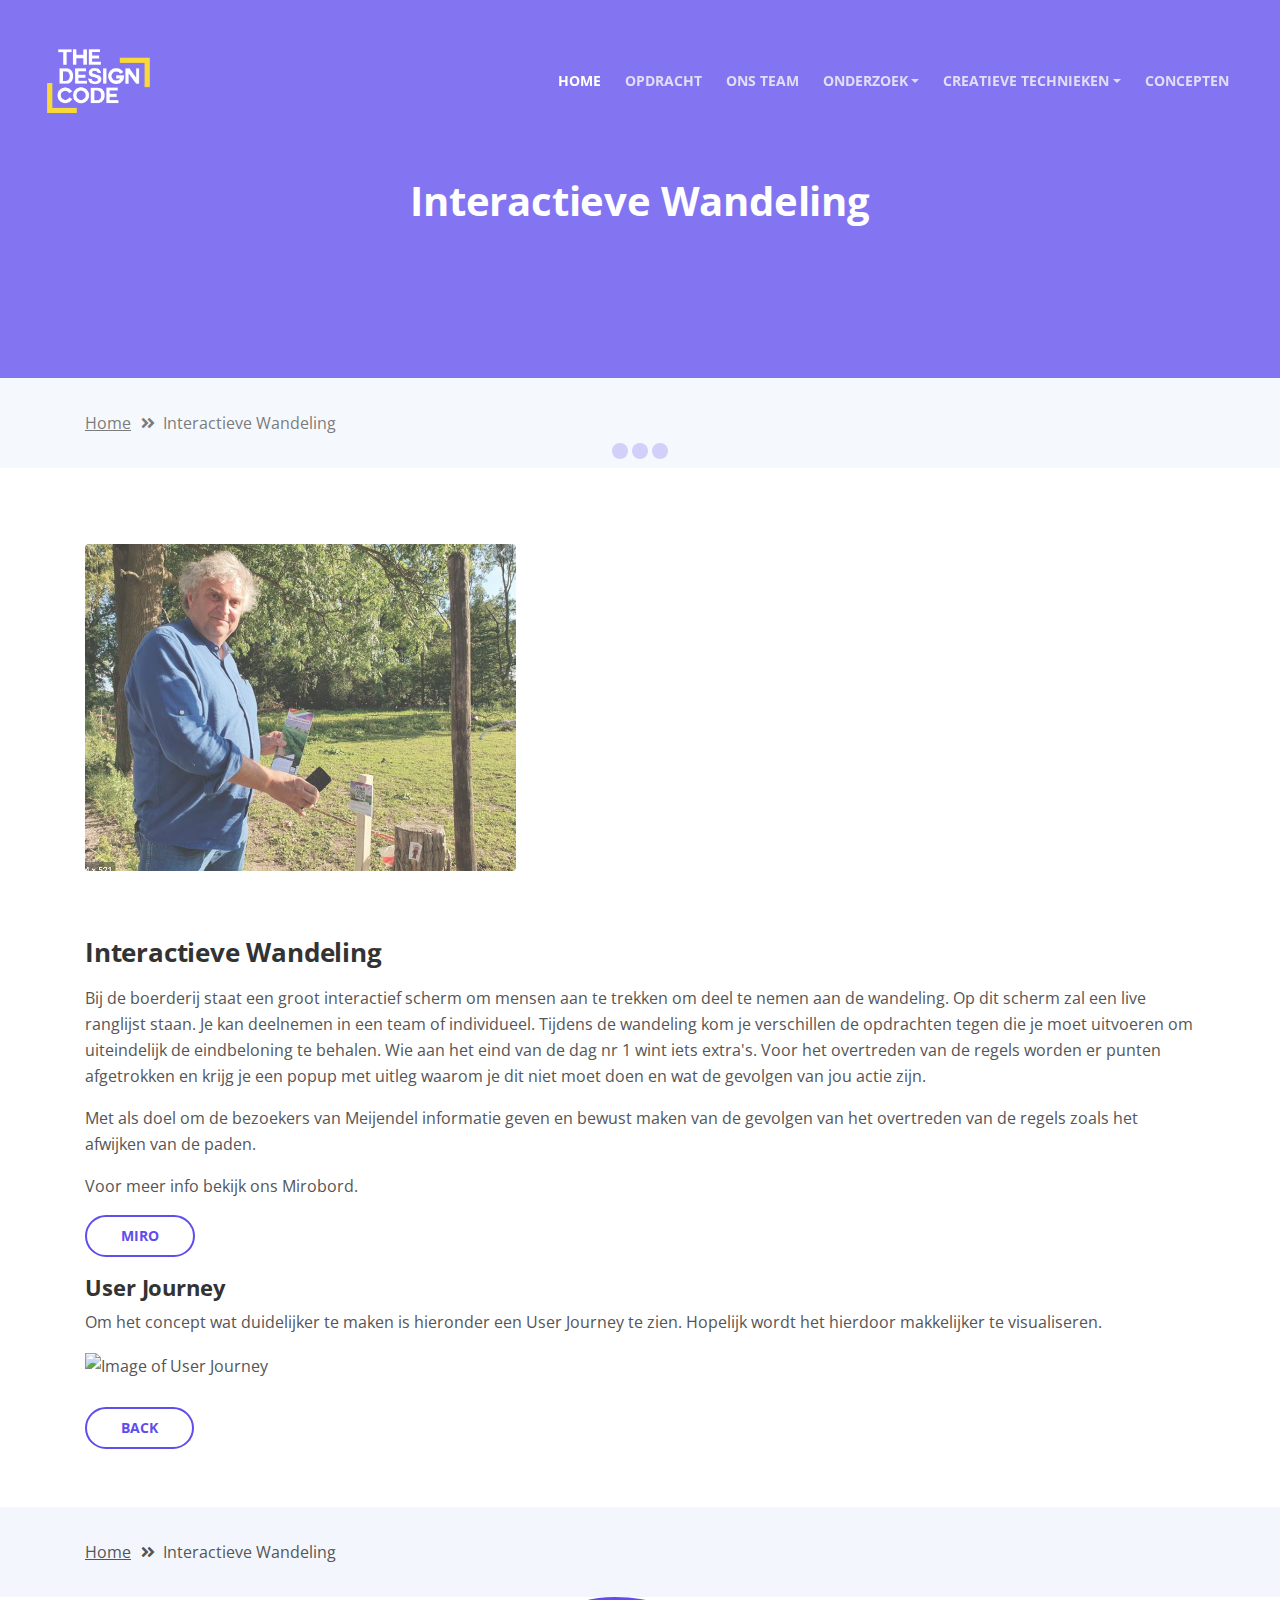
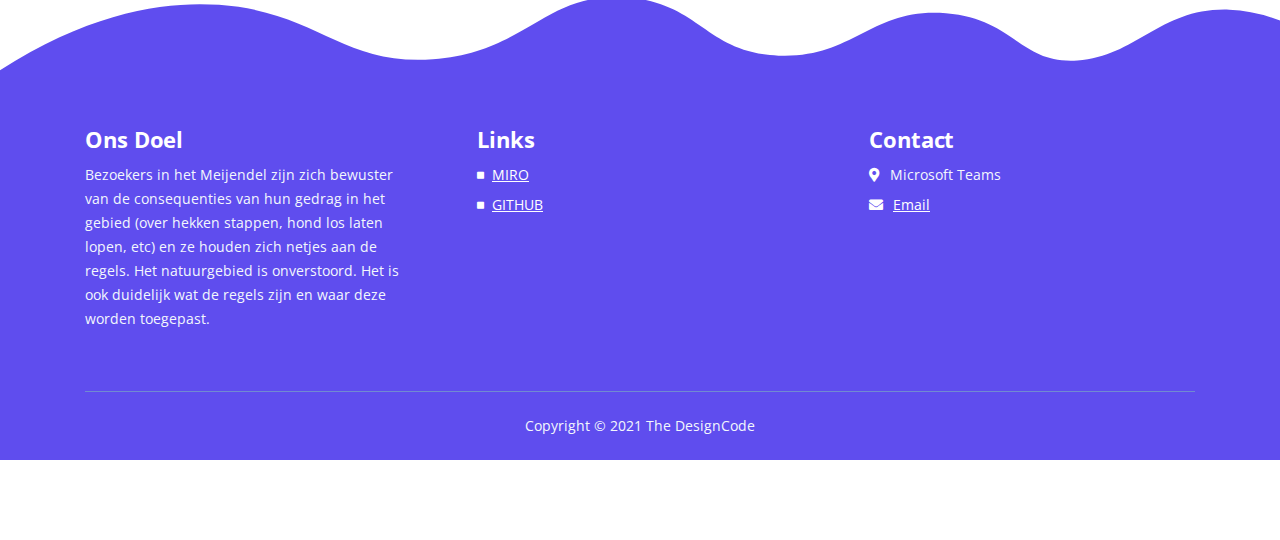
==== commit 45289190: "Adding detail pages" ====
--- a/web/concept1.html
+++ b/web/concept1.html
@@ -29,7 +29,7 @@
 	<link href="css/styles.css" rel="stylesheet">
 	
 	<!-- Favicon  -->
-    <link rel="icon" href="images/logo1.png">
+    <link rel="icon" href="images/favicon-thedesigncode.png">
 </head>
 <body data-spy="scroll" data-target=".fixed-top">
     
@@ -49,7 +49,7 @@
         <div class="container">
 
             <!-- Image Logo -->
-            <a class="navbar-brand logo-image" href="index.html"><img src="images/logo1.png" alt="logo"></a> 
+            <a class="navbar-brand logo-image" href="index.html"><img src="images/logo-thedesigncode.png" alt="logo"></a> 
             
             <!-- Mobile Menu Toggle Button -->
             <button class="navbar-toggler" type="button" data-toggle="collapse" data-target="#navbarsExampleDefault" aria-controls="navbarsExampleDefault" aria-expanded="false" aria-label="Toggle navigation">
@@ -141,84 +141,14 @@
                     </div> <!-- end of image-container-large -->
                     <div class="text-container">
                         <h3>Interactieve Wandeling</h3>
-                        <p>Tivo also automatically collects and receives certain information from your computer or mobile device, including the activities you perform on our Website, the Platforms, and the Applications, the type of hardware and software you are using (for example, your operating system or browser), and information obtained from cookies. For example, each time you visit the Website or otherwise use the Services, we automatically collect your IP address, browser and device type, access times, the web page from which you came, the regions from which you navigate the web page, and the web page(s) you access (as applicable).</p>
-                        <p>When you first register for a Tivo account, and when you use the Services, we collect some <a class="blue" href="#your-link">Personal Information</a> about you such as:</p>
-                        <div class="row">
-                            <div class="col-md-6">
-                                <ul class="list-unstyled li-space-lg indent">
-                                    <li class="media">
-                                        <i class="fas fa-square"></i>
-                                        <div class="media-body">The geographic area where you use your computer and mobile devices should be the same with the one of your software</div>
-                                    </li>
-                                    <li class="media">
-                                        <i class="fas fa-square"></i>
-                                        <div class="media-body">Your full name, username, and email address and other contact details should be provided in the contact forms</div>
-                                    </li>
-                                    <li class="media">
-                                        <i class="fas fa-square"></i>
-                                        <div class="media-body">A unique Tivo user ID (an alphanumeric string) which is assigned to you upon registration should always be at front</div>
-                                    </li>
-                                    <li class="media">
-                                        <i class="fas fa-square"></i>
-                                        <div class="media-body">Every system is backuped regularly and it will not fail</div>
-                                    </li>
-                                    <li class="media">
-                                        <i class="fas fa-square"></i>
-                                        <div class="media-body">Your IP Address and, when applicable, timestamp related to your consent and confirmation of consent but please make sure it does</div>
-                                    </li>
-                                    <li class="media">
-                                        <i class="fas fa-square"></i>
-                                        <div class="media-body">Other information submitted by you or your organizational representatives via various methods and practiced techniques</div>
-                                    </li>
-                                </ul>
-                            </div> <!-- end of col -->
-
-                            <div class="col-md-6">
-                                <ul class="list-unstyled li-space-lg indent">
-                                    <li class="media">
-                                        <i class="fas fa-square"></i>
-                                        <div class="media-body">Your billing address and any necessary other information to complete any financial transaction, and when making purchases through the Services, we may also collect your credit card or PayPal information or any other sensitive data that you consider</div>
-                                    </li>
-                                    <li class="media">
-                                        <i class="fas fa-square"></i>
-                                        <div class="media-body">User generated content (such as messages, posts, comments, pages, profiles, images, feeds or communications exchanged on the Supported Platforms that can be used)</div>
-                                    </li>
-                                    <li class="media">
-                                        <i class="fas fa-square"></i>
-                                        <div class="media-body">Images or other files that you may publish via our Services</div>
-                                    </li>
-                                    <li class="media">
-                                        <i class="fas fa-square"></i>
-                                        <div class="media-body">Information (such as messages, posts, comments, pages, profiles, images) we may receive relating to communications you send us, such as queries or comments concerning</div>
-                                    </li>
-                                </ul>
-                            </div> <!-- end of col -->
-                        </div> <!-- end of row -->
-                    </div> <!-- end of text-container-->
-                    
-                    <div class="text-container">
-                        <div class="row">
-                            <div class="col-md-6">
-                                <h3>Improving Product Strategy</h3>
-                                <p>Tivo also automatically collects and receives certain information from your computer or mobile device, including the activities you perform on our Website, the Platforms, and the Applications, the type of hardware and software you are using (for example, your operating system or browser), and information obtained from cookies.</p>
-                                <p>For example, each time you visit the Website or otherwise use the Services, we automatically collect your IP address, browser and device type, access times, the web page.</p>
-                                <p>The best way to promoted digital products is to provide potential users with free versions that can be tested throughout the product's life.</p>
-                            </div> <!-- end of col -->
-                            <div class="col-md-6">
-                                <div class="image-container-small">
-                                    <img class="img-fluid" src="images/article-details-small.jpg" alt="alternative">
-                                </div> <!-- end of image-container-small -->
-                            </div> <!-- end of col -->
-                        </div> <!-- end of row -->
-                    </div> <!-- end of text-container -->
-
-                    <div class="text-container dark">
-                        <p class="testimonial-text">Tivo is a HTML landing page template tool. By its nature, Services enable our customers to promote their products and services integrate with hundreds of business applications that they already use, all in one place. Services help our customers promote their products and services, marketing and advertising; engaging audiences; scheduling and publishing messages; and analyze the results.</p>
-                    </div> <!-- end of text container -->
-
+                        <p>Bij de boerderij staat een groot interactief scherm om mensen aan te trekken om deel te nemen aan de wandeling. Op dit scherm zal een live ranglijst staan. Je kan deelnemen in een team of individueel. Tijdens de wandeling kom je verschillen de opdrachten tegen die je moet uitvoeren om uiteindelijk de eindbeloning te behalen. Wie aan het eind van de dag nr 1 wint iets extra's. Voor het overtreden van de regels worden er punten afgetrokken en krijg je een popup met uitleg waarom je dit niet moet doen en wat de gevolgen van jou actie zijn.</p>
+                        <p>Met als doel om de bezoekers van Meijendel informatie geven en bewust maken van de gevolgen van het overtreden van de regels zoals het afwijken van de paden.</p>
+                        <p>Voor meer info bekijk ons Mirobord.</p>
+                        <p><a class="btn-outline-reg mt-0" href="https://miro.com/app/board/o9J_lUcSjGc=/">MIRO</a></p>
                     <div class="text-container last">
-                        <h3>Project Evaluation And Predictions</h3>
-					    <p>By using any of the Services, or submitting or collecting any Personal Information via the Services, you consent to the collection, transfer, storage disclosure, and use of your Personal Information in the manner set out in this Privacy Policy. If you do not consent to the use of your Personal Information in these ways, please stop using the Services. Information in the manner set out in this Privacy Policy. If you do not consent to the use of your Personal Information in these ways, please stop using the Services.</p>
+                        <h4>User Journey</h4>
+					    <p>Om het concept wat duidelijker te maken is hieronder een User Journey te zien. Hopelijk wordt het hierdoor makkelijker te visualiseren.</p>
+                        <img class="img-fluid" src="" alt="Image of User Journey">
                     </div> <!-- end of text-container -->
                     <a class="btn-outline-reg" href="index.html">BACK</a>
                 </div> <!-- end of col-->
--- a/web/css/styles.css
+++ b/web/css/styles.css
@@ -660,8 +660,8 @@
 }
 
 .navbar-custom .navbar-brand.logo-image img {
-    width: 4.4375rem;
-	height: 2.75rem;
+	width: 6.4375rem;
+	padding: 10px 0;
 }
 
 .navbar-custom .navbar-brand.logo-text {
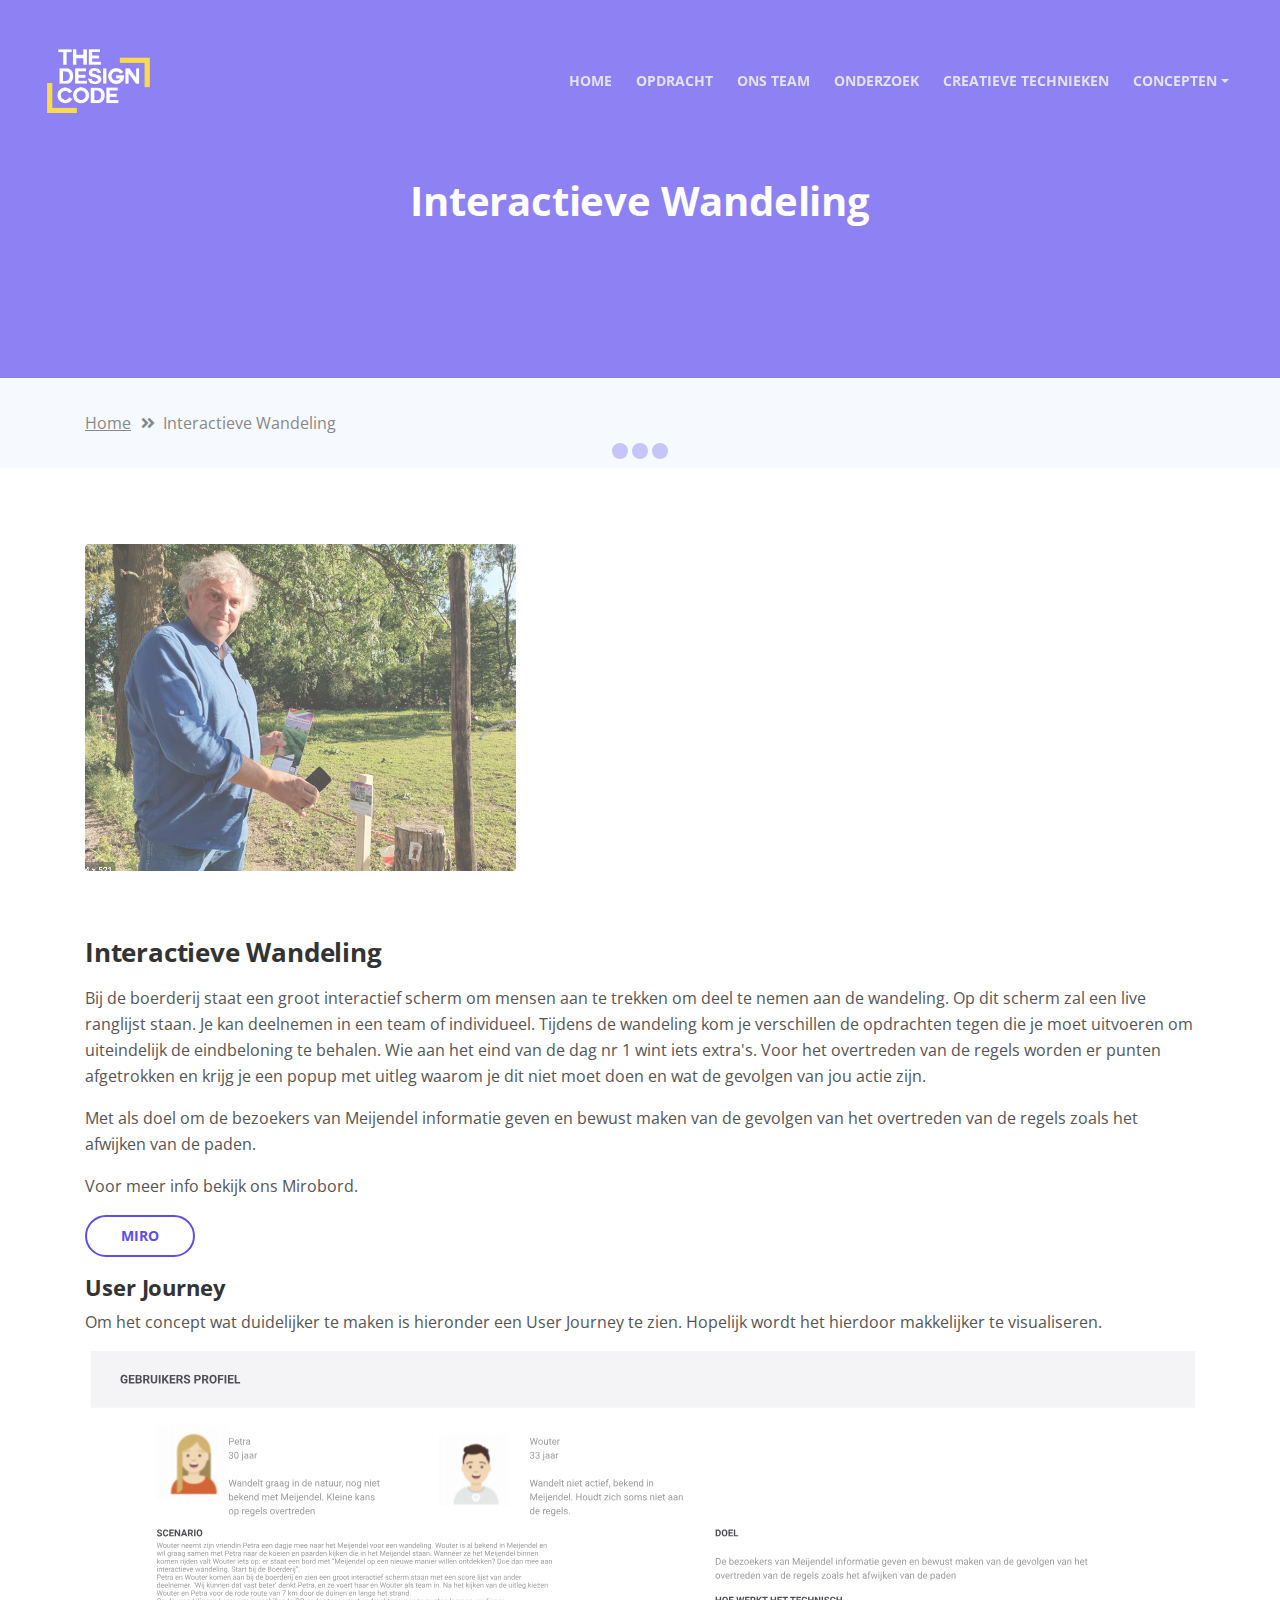
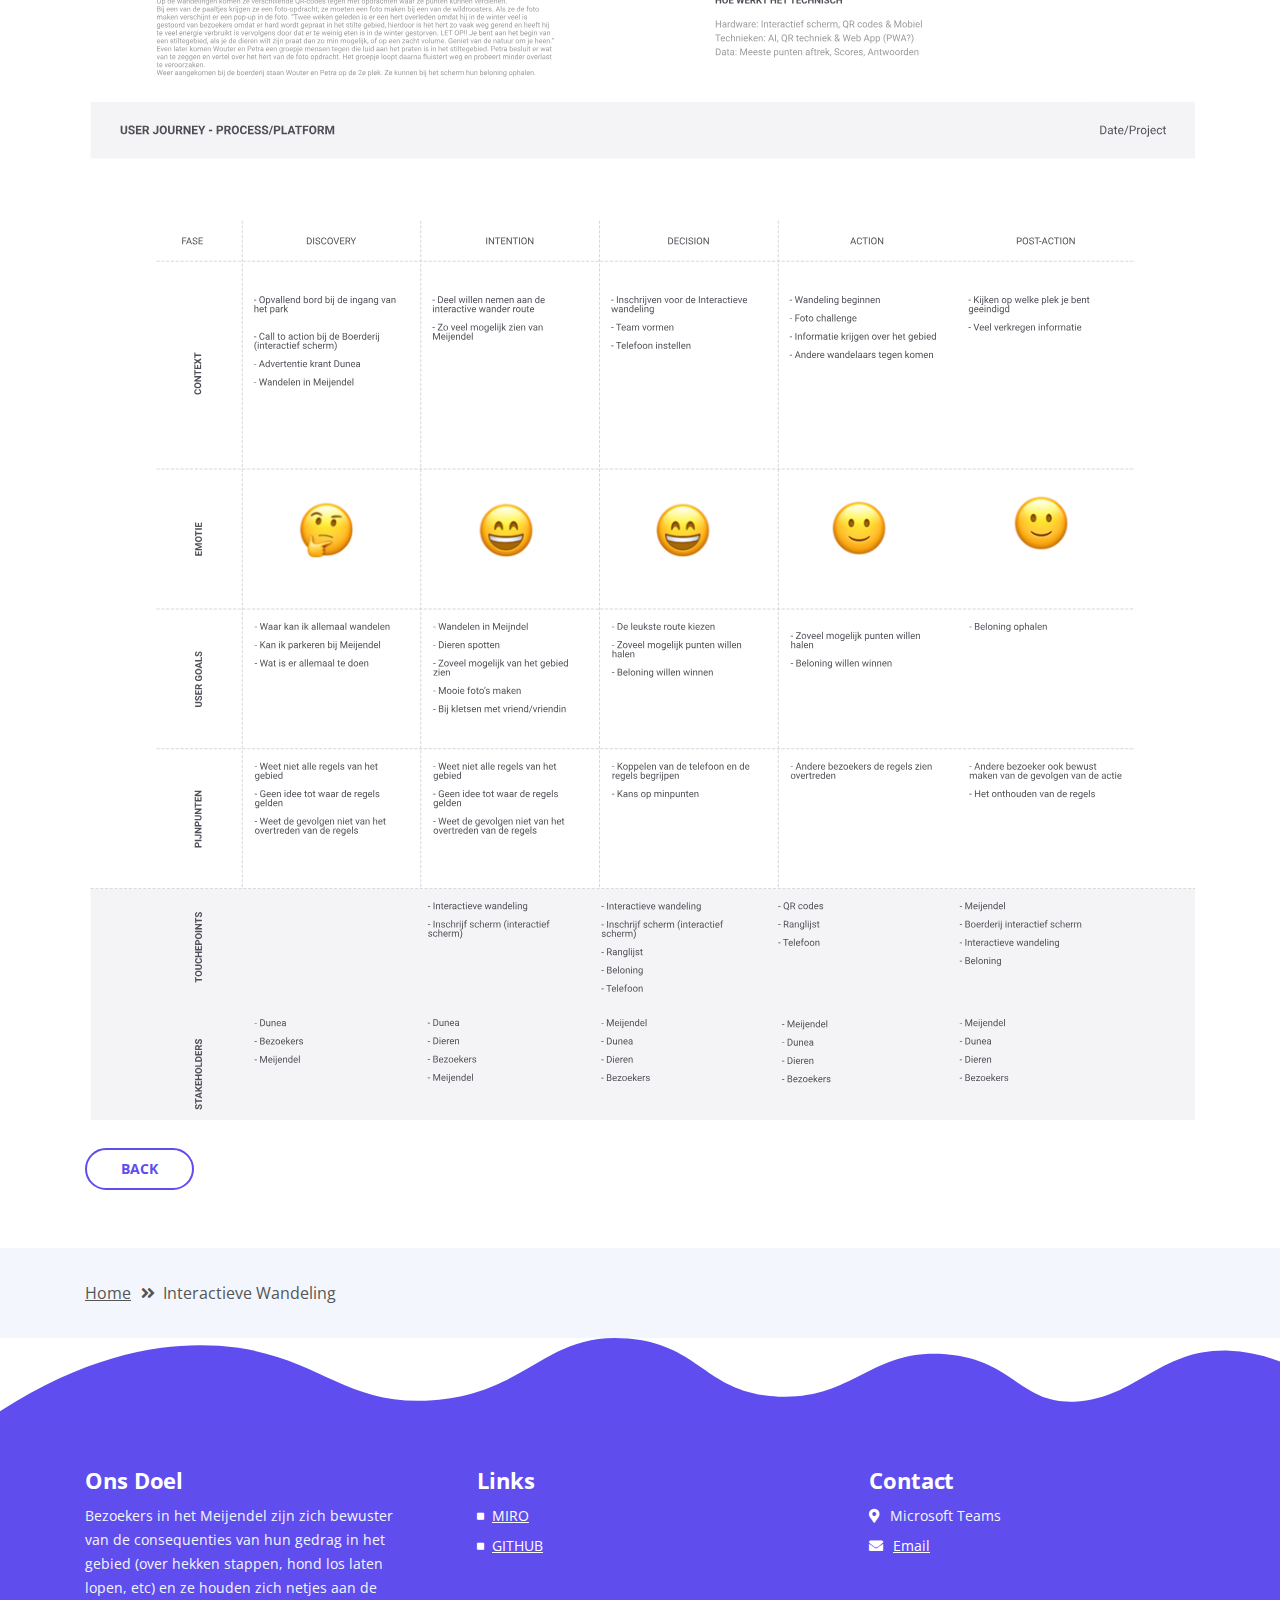
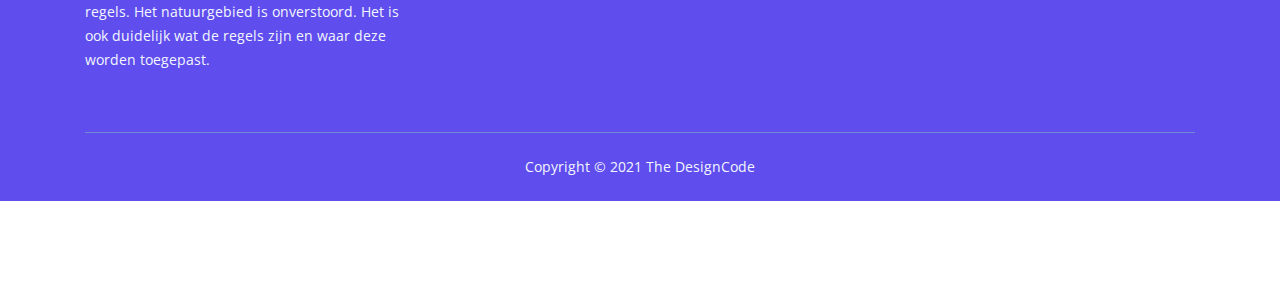
==== commit 9841c6f0: "Last content changes before pitch v1" ====
--- a/web/concept1.html
+++ b/web/concept1.html
@@ -44,63 +44,50 @@
     <!-- end of preloader -->
     
 
-    <!-- Navigation -->
-    <nav class="navbar navbar-expand-lg navbar-dark navbar-custom fixed-top">
-        <div class="container">
-
-            <!-- Image Logo -->
-            <a class="navbar-brand logo-image" href="index.html"><img src="images/logo-thedesigncode.png" alt="logo"></a> 
-            
-            <!-- Mobile Menu Toggle Button -->
-            <button class="navbar-toggler" type="button" data-toggle="collapse" data-target="#navbarsExampleDefault" aria-controls="navbarsExampleDefault" aria-expanded="false" aria-label="Toggle navigation">
-                <span class="navbar-toggler-awesome fas fa-bars"></span>
-                <span class="navbar-toggler-awesome fas fa-times"></span>
-            </button>
-            <!-- end of mobile menu toggle button -->
-
-            <div class="collapse navbar-collapse" id="navbarsExampleDefault">
-                <ul class="navbar-nav ml-auto">
-                    <li class="nav-item">
-                        <a class="nav-link page-scroll" href="#header">HOME <span class="sr-only">(current)</span></a>
-                    </li>
-                    <li class="nav-item">
-                        <a class="nav-link page-scroll" href="#assignment">OPDRACHT</a>
-                    </li>
-                    <li class="nav-item">
-                        <a class="nav-link page-scroll" href="#team">ONS TEAM</a>
-                    </li>
-                    <li class="nav-item dropdown">
-                        <a class="nav-link dropdown-toggle page-scroll" href="#research" id="navbarDropdown" role="button" aria-haspopup="true" aria-expanded="false">ONDERZOEK</a>
-                        <div class="dropdown-menu" aria-labelledby="navbarDropdown">
-                            <a class="dropdown-item" href="article-details.html"><span class="item-text">ENQUÊTE</span></a>
-                            <div class="dropdown-items-divide-hr"></div>
-                            <a class="dropdown-item" href="terms-conditions.html"><span class="item-text">STATEMENT CARDS</span></a>
-                            <div class="dropdown-items-divide-hr"></div>
-                            <a class="dropdown-item" href="privacy-policy.html"><span class="item-text">FIELD RESEARCH</span></a>
-                            <div class="dropdown-items-divide-hr"></div>
-                            <a class="dropdown-item" href="privacy-policy.html"><span class="item-text">INSIGHTWALL</span></a>
-                            <div class="dropdown-items-divide-hr"></div>
-                            <a class="dropdown-item" href="privacy-policy.html"><span class="item-text">INSIGHT STATEMENTS</span></a>
-                        </div>
-                    </li>
-                    <li class="nav-item dropdown">
-                        <a class="nav-link dropdown-toggle page-scroll" href="#techniques" id="navbarDropdown" role="button" aria-haspopup="true" aria-expanded="false">CREATIEVE TECHNIEKEN</a>
-                        <div class="dropdown-menu" aria-labelledby="navbarDropdown">
-                            <a class="dropdown-item" href="article-details.html"><span class="item-text">INSIGHTS</span></a>
-                            <div class="dropdown-items-divide-hr"></div>
-                            <a class="dropdown-item" href="terms-conditions.html"><span class="item-text">CONCLUSIE</span></a>
-                            <div class="dropdown-items-divide-hr"></div>
-                            <a class="dropdown-item" href="privacy-policy.html"><span class="item-text">BRONNEN</span></a>
-                        </div>
-                    </li>
-                    <li class="nav-item">
-                        <a class="nav-link page-scroll" href="#concepts">CONCEPTEN</a>
-                    </li>
-                </ul>
-            </div>
-        </div> <!-- end of container -->
-    </nav> <!-- end of navbar -->
-    <!-- end of navigation -->
+        <!-- Navigation -->
+        <nav class="navbar navbar-expand-lg navbar-dark navbar-custom fixed-top">
+            <div class="container">
+    
+                <!-- Image Logo -->
+                <a class="navbar-brand logo-image" href="index.html"><img src="images/logo-thedesigncode.png" alt="logo"></a> 
+                
+                <!-- Mobile Menu Toggle Button -->
+                <button class="navbar-toggler" type="button" data-toggle="collapse" data-target="#navbarsExampleDefault" aria-controls="navbarsExampleDefault" aria-expanded="false" aria-label="Toggle navigation">
+                    <span class="navbar-toggler-awesome fas fa-bars"></span>
+                    <span class="navbar-toggler-awesome fas fa-times"></span>
+                </button>
+                <!-- end of mobile menu toggle button -->
+    
+                <div class="collapse navbar-collapse" id="navbarsExampleDefault">
+                    <ul class="navbar-nav ml-auto">
+                        <li class="nav-item">
+                            <a class="nav-link page-scroll" href="index.html">HOME <span class="sr-only">(current)</span></a>
+                        </li>
+                        <li class="nav-item">
+                            <a class="nav-link page-scroll" href="index.html#assignment">OPDRACHT</a>
+                        </li>
+                        <li class="nav-item">
+                            <a class="nav-link page-scroll" href="index.html#team">ONS TEAM</a>
+                        </li>
+                        <li class="nav-item">
+                            <a class="nav-link page-scroll" href="index.html#research">ONDERZOEK</a>
+                        </li>
+                        <li class="nav-item">
+                            <a class="nav-link page-scroll" href="index.html#techniques">CREATIEVE TECHNIEKEN</a>
+                        </li>
+                        <li class="nav-item dropdown">
+                            <a class="nav-link dropdown-toggle page-scroll" href="index.html#concepts" id="navbarDropdown" role="button" aria-haspopup="true" aria-expanded="false">CONCEPTEN</a>
+                            <div class="dropdown-menu" aria-labelledby="navbarDropdown">
+                                <a class="dropdown-item" href="concept1.html"><span class="item-text">Interactieve Wandeling</span></a>
+                                <div class="dropdown-items-divide-hr"></div>
+                                <a class="dropdown-item" href="concept2.html"><span class="item-text">Pathvice</span></a>
+                            </div>
+                        </li>
+                    </ul>
+                </div>
+            </div> <!-- end of container -->
+        </nav> <!-- end of navbar -->
+        <!-- end of navigation -->
 
 
     <!-- Header -->
@@ -148,7 +135,7 @@
                     <div class="text-container last">
                         <h4>User Journey</h4>
 					    <p>Om het concept wat duidelijker te maken is hieronder een User Journey te zien. Hopelijk wordt het hierdoor makkelijker te visualiseren.</p>
-                        <img class="img-fluid" src="" alt="Image of User Journey">
+                        <img class="img-fluid" src="./images/user journey.svg" alt="Image of User Journey">
                     </div> <!-- end of text-container -->
                     <a class="btn-outline-reg" href="index.html">BACK</a>
                 </div> <!-- end of col-->
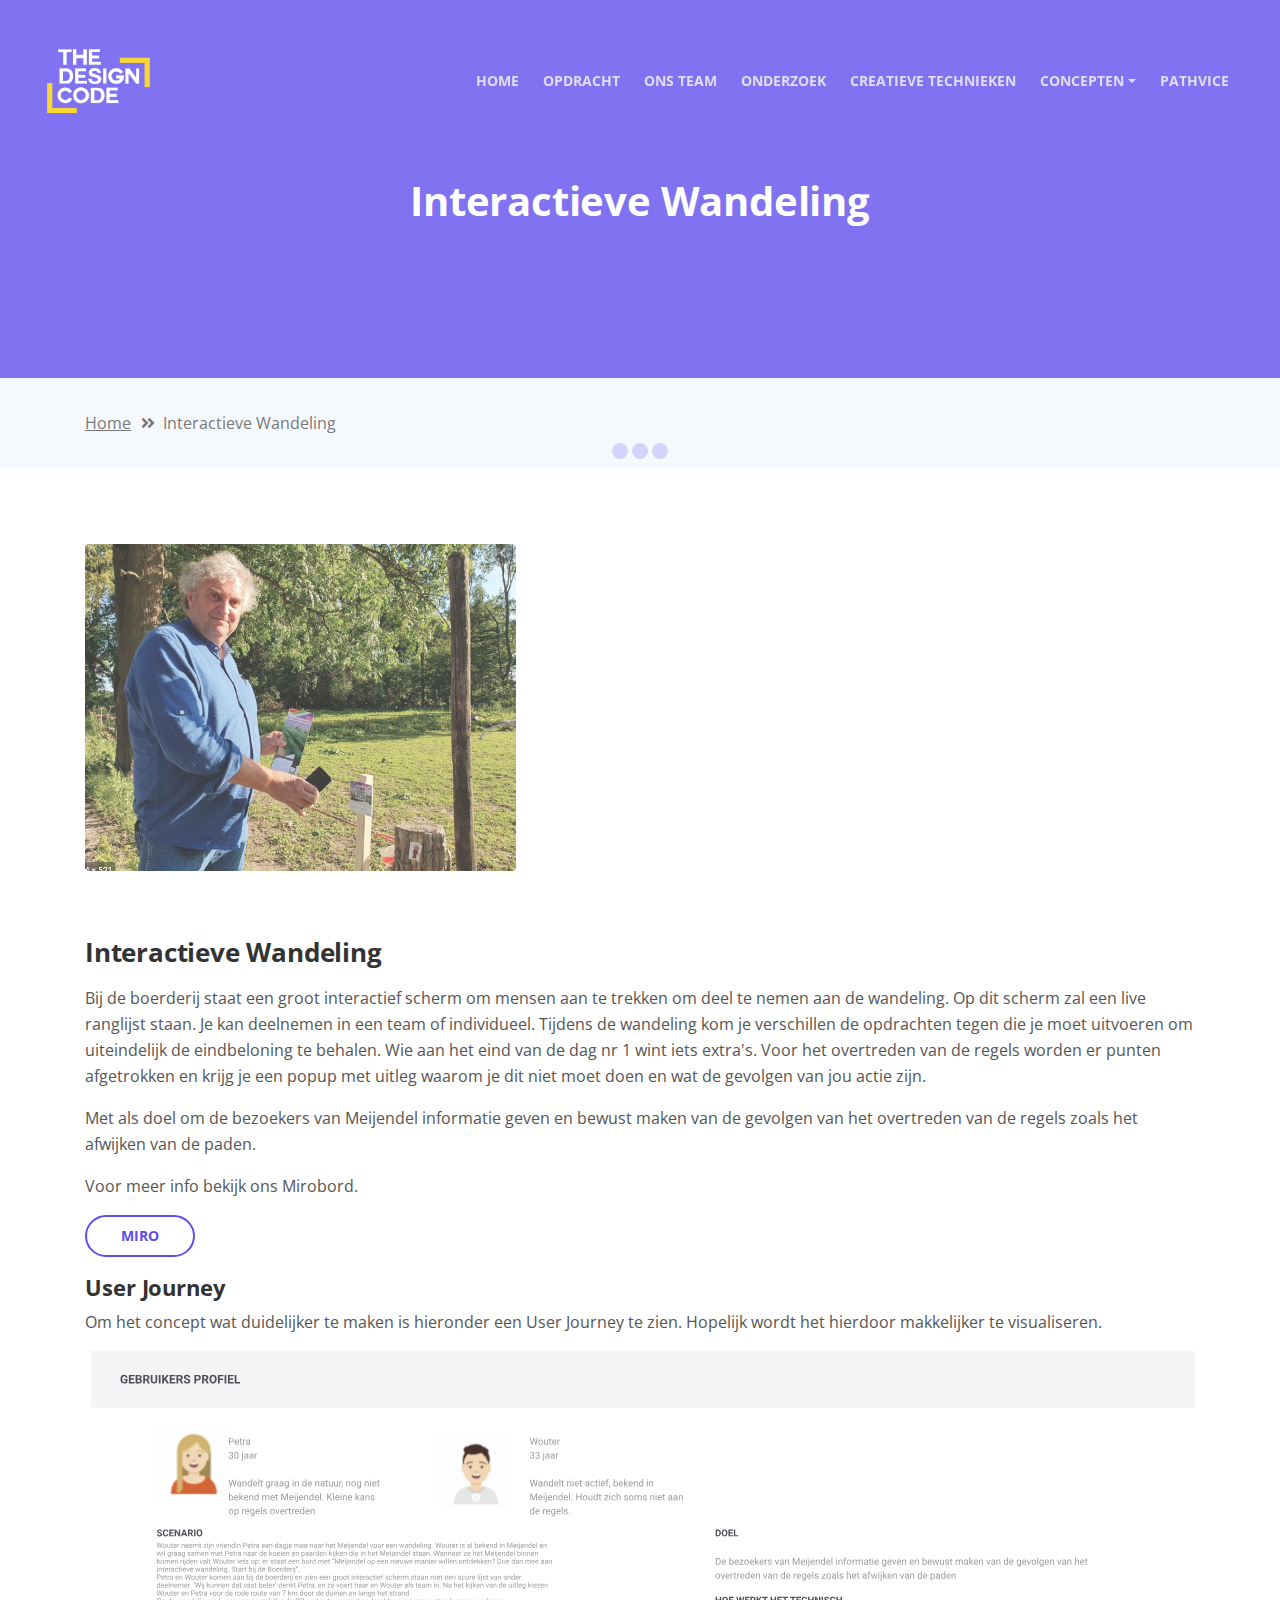
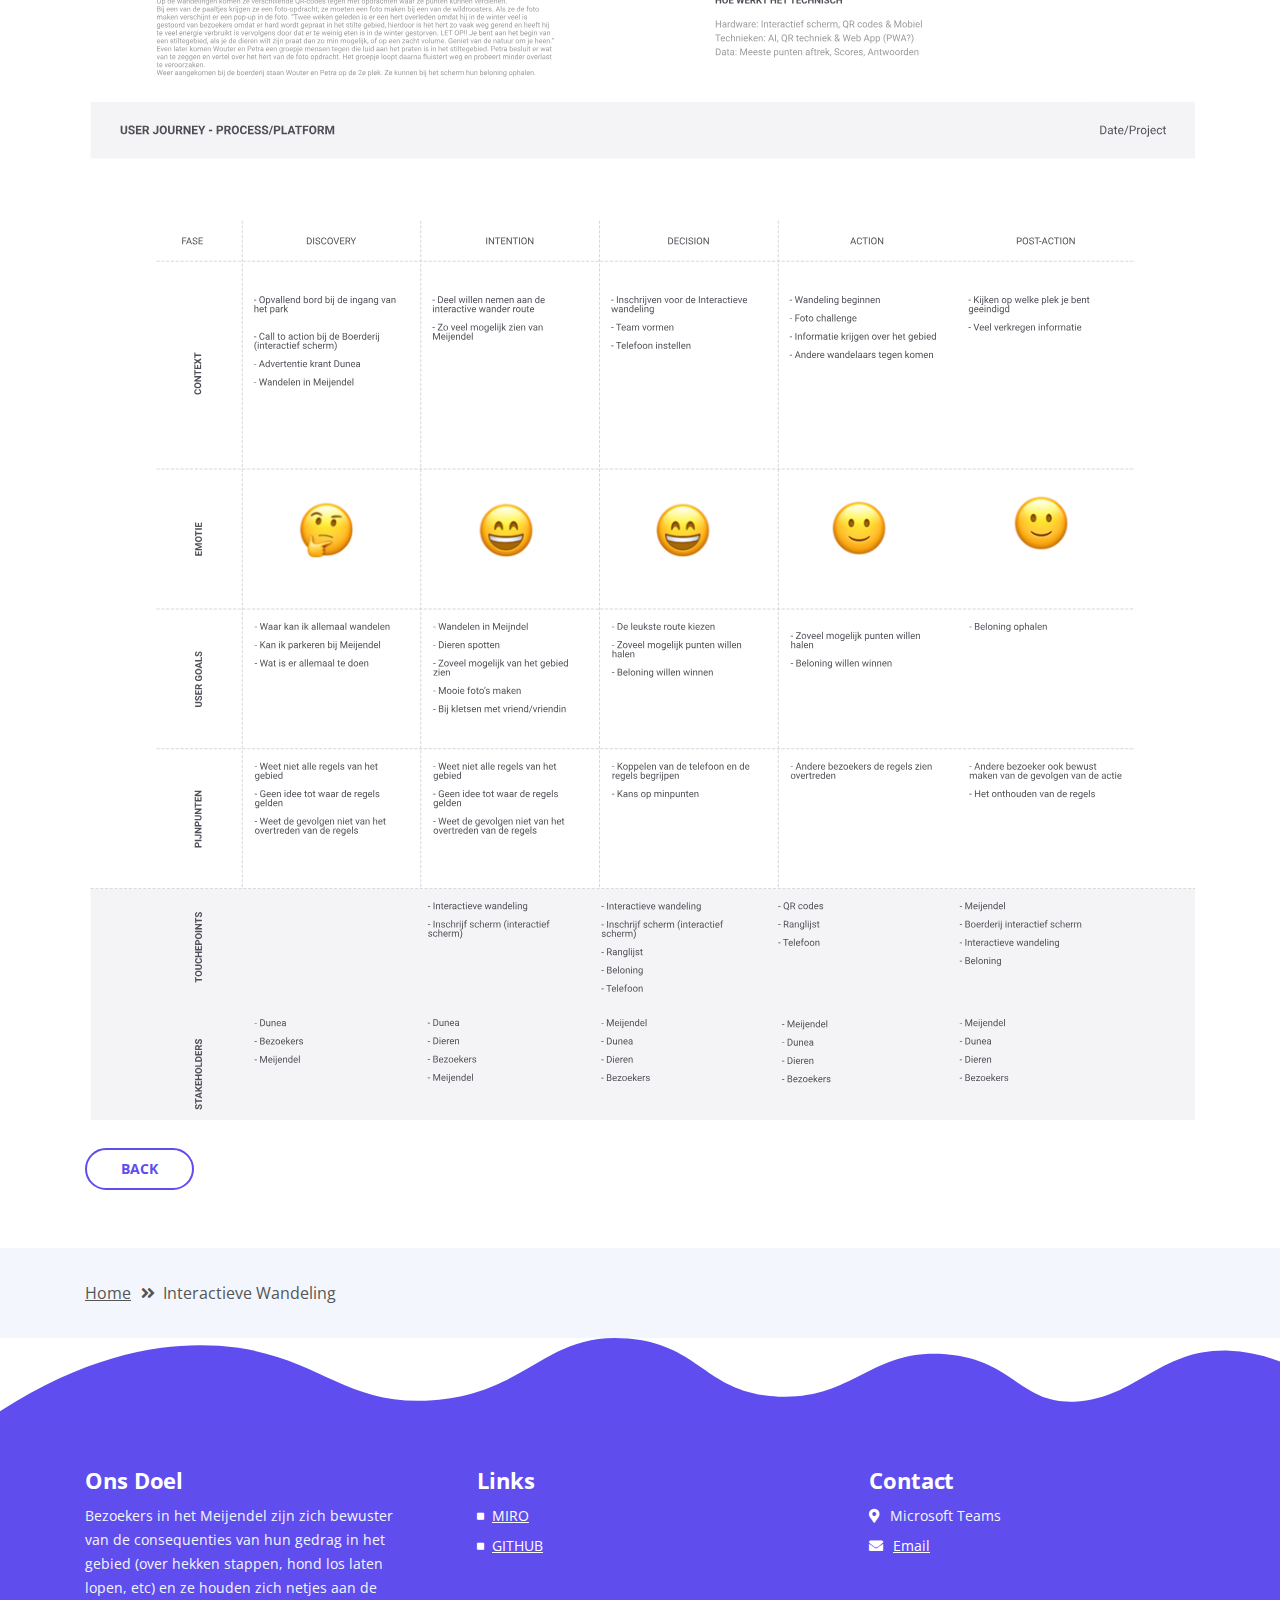
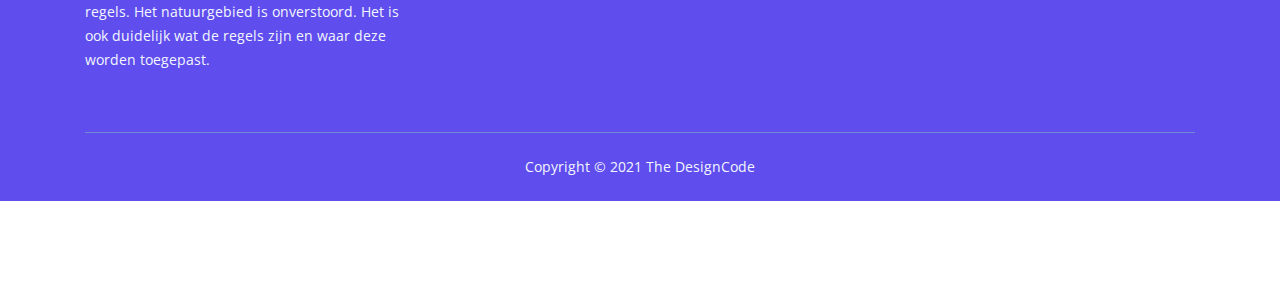
==== commit 1fa9d85b: "Final changes" ====
--- a/web/concept1.html
+++ b/web/concept1.html
@@ -82,6 +82,9 @@
                                 <div class="dropdown-items-divide-hr"></div>
                                 <a class="dropdown-item" href="concept2.html"><span class="item-text">Pathvice</span></a>
                             </div>
+                        </li>
+                        <li class="nav-item">
+                            <a class="nav-link page-scroll" href="pathvice.html">PATHVICE</a>
                         </li>
                     </ul>
                 </div>
